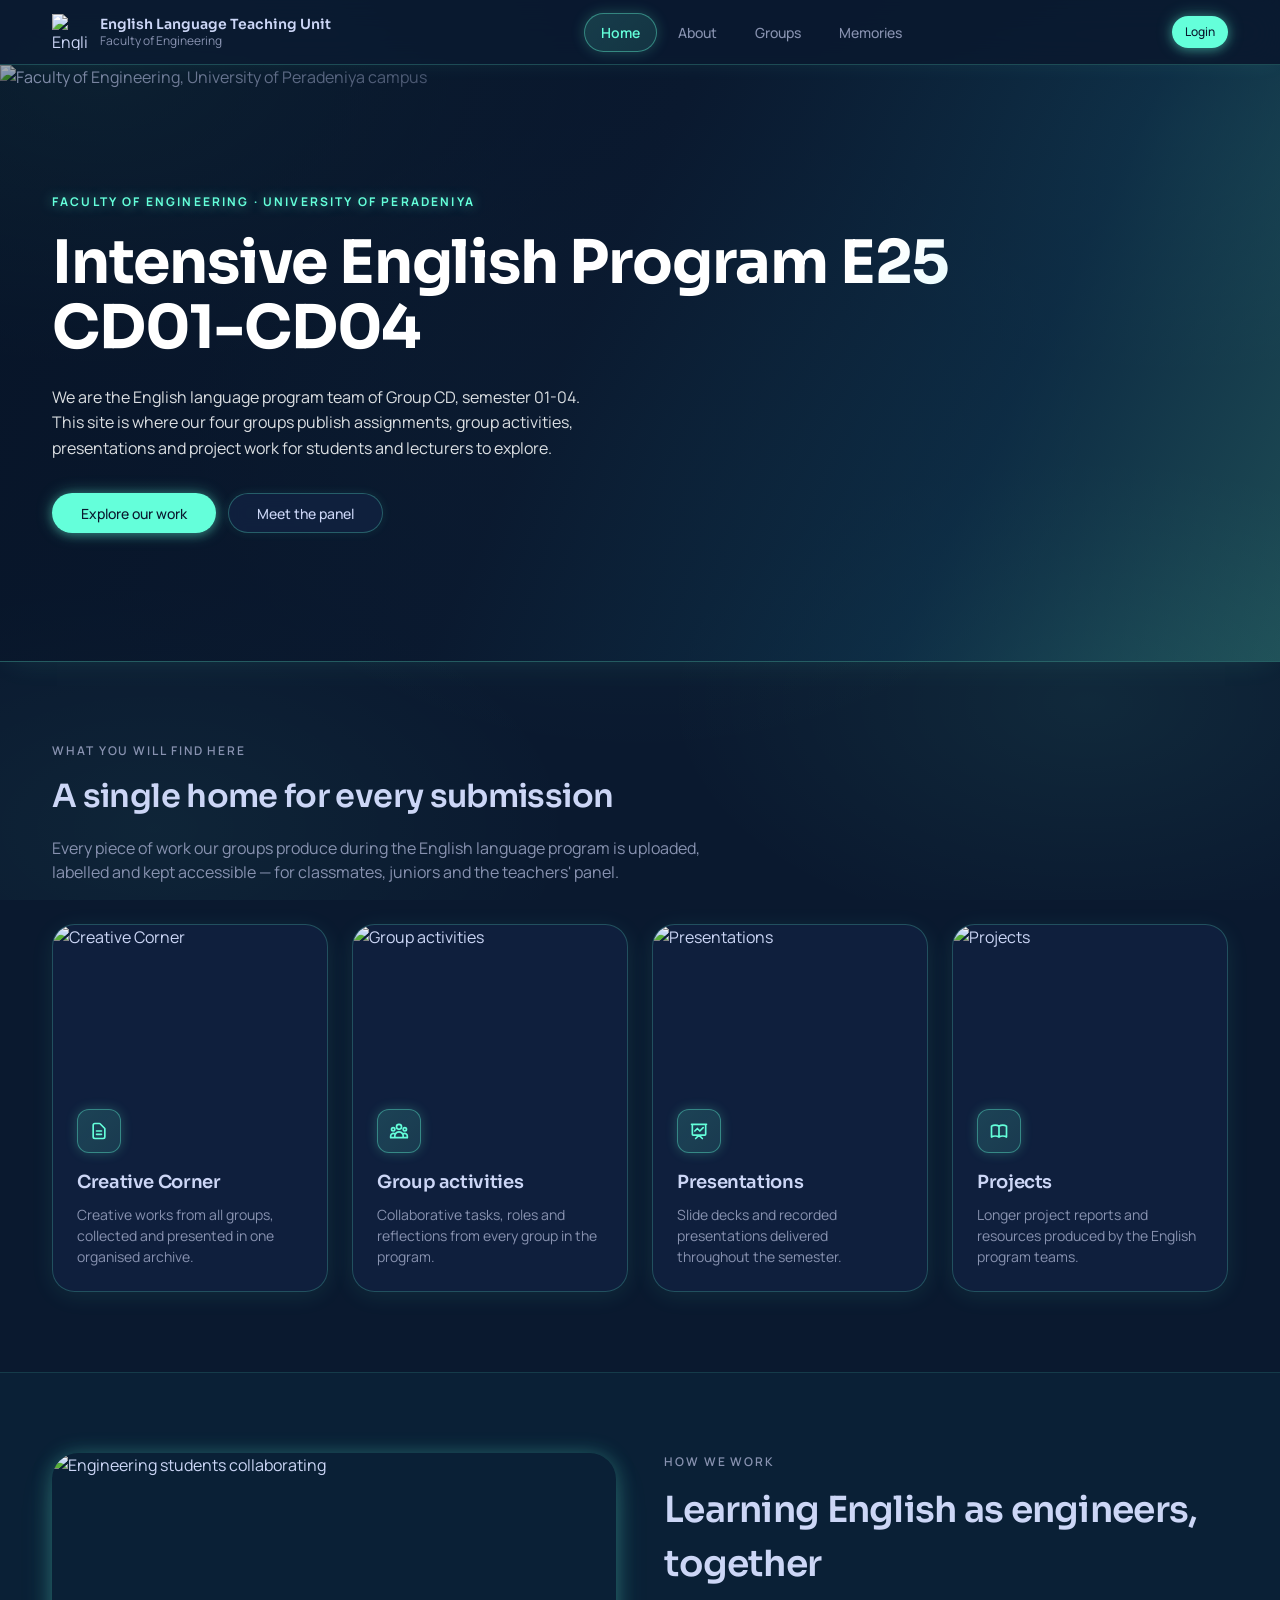
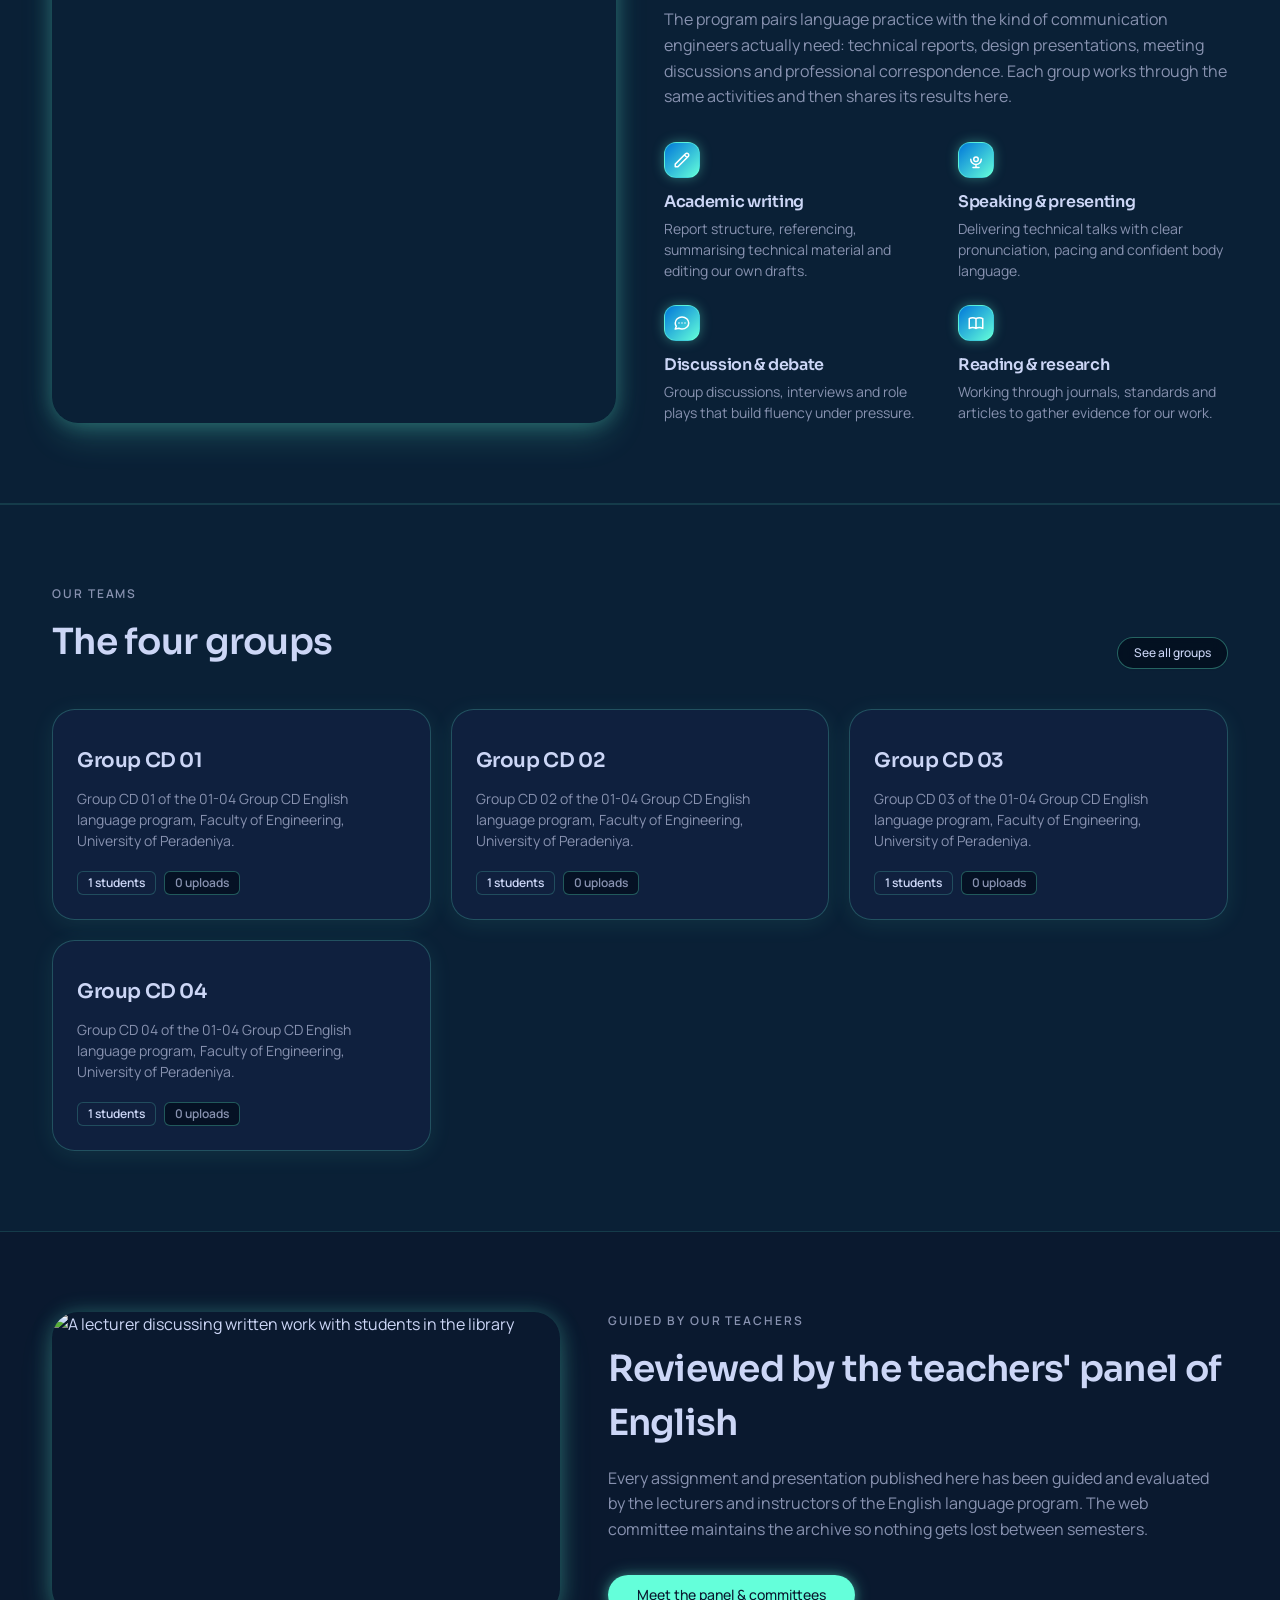
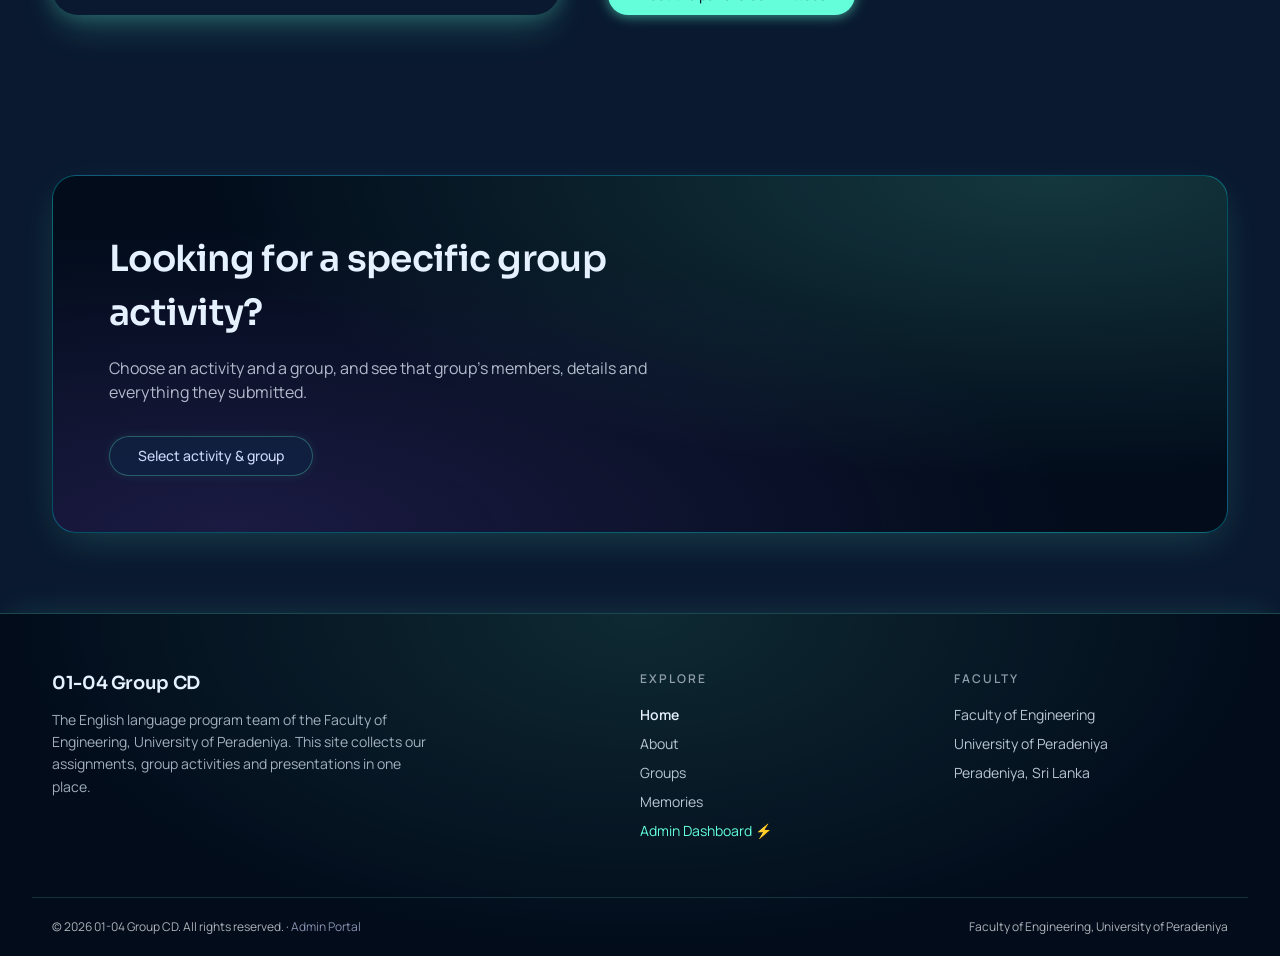
==== index.html @ de136991 "Add files via upload" ====
<!DOCTYPE html>
<html lang="en">

<head>
  <meta charset="utf-8" />
  <meta name="viewport" content="width=device-width, initial-scale=1" />
  <title>Group CD 01-04 — English Language Program, Faculty of Engineering, University of Peradeniya</title>
  <meta name="description"
    content="Assignments, group activities and presentations of 01-04 Group CD, the English language program team at the Faculty of Engineering, University of Peradeniya." />
  <link rel="icon" href="assets/logo.png" type="image/png" />
  <link rel="stylesheet" href="css/style.css" />
</head>

<body>

  <!-- Site Header -->
  <header class="site-header">
    <div class="section-shell header-inner">
      <a href="index.html" class="brand-link">
        <img src="assets/logo.png" alt="English Language Program logo" class="brand-logo" />
        <span class="brand-text">
          <span class="brand-title">English Language Teaching Unit</span>
          <span class="brand-sub">Faculty of Engineering</span>
        </span>
      </a>
      <nav class="desktop-nav">
        <a href="index.html" class="nav-link active">Home</a>
        <a href="about.html" class="nav-link">About</a>
        <a href="groups.html" class="nav-link">Groups</a>
        <a href="memories.html" class="nav-link">Memories</a>
      </nav>
      <div class="header-actions">
        <a href="login.html" class="btn btn-primary btn-sm">Login</a>
      </div>
      <button class="mobile-menu-btn" data-toggle="mobile-menu" aria-label="Open menu">
        <svg width="24" height="24" viewBox="0 0 24 24" fill="none" stroke="currentColor" stroke-width="2"
          stroke-linecap="round" stroke-linejoin="round">
          <line x1="4" y1="6" x2="20" y2="6"></line>
          <line x1="4" y1="12" x2="20" y2="12"></line>
          <line x1="4" y1="18" x2="20" y2="18"></line>
        </svg>
      </button>
    </div>
  </header>

  <div id="mobileDrawer" class="mobile-drawer">
    <div class="drawer-panel">
      <div class="drawer-header">
        <span class="brand-title">Menu</span>
        <button data-toggle="close-drawer" style="font-size:1.5rem; line-height:1;">&times;</button>
      </div>
      <nav class="drawer-nav">
        <a href="index.html" class="nav-link active">Home</a>
        <a href="about.html" class="nav-link">About</a>
        <a href="groups.html" class="nav-link">Groups</a>
        <a href="memories.html" class="nav-link">Memories</a>
      </nav>
      <div style="margin-top:auto; padding-top:2rem;">
        <a href="login.html" class="btn btn-primary btn-md" style="width:100%;">Login</a>
      </div>
    </div>
  </div>

  <main style="flex:1;">
    <!-- Hero Section -->
    <section class="hero-section">
      <img src="assets/hero-campus.jpg" alt="Faculty of Engineering, University of Peradeniya campus"
        class="hero-bg-img" />
      <div class="hero-gradient-overlay"></div>
      <div class="section-shell hero-content">
        <p class="eyebrow hero-eyebrow">Faculty of Engineering · University of Peradeniya</p>
        <h1 class="hero-title">Intensive English Program E25<br />CD01-CD04</h1>
        <p class="hero-desc">We are the English language program team of Group CD, semester 01-04. This site is where
          our
          four groups publish assignments, group activities, presentations and project work for students and lecturers
          to
          explore.</p>
        <div class="hero-buttons">
          <a href="groups.html" class="btn btn-primary btn-md">Explore our work</a>
          <a href="about.html" class="btn btn-secondary btn-md">Meet the panel</a>
        </div>
      </div>
    </section>

    <!-- What You Will Find Here -->
    <section class="section-shell py-20">
      <p class="eyebrow">What you will find here</p>
      <h2 style="margin-top:0.75rem; font-size:2rem; font-weight:600;">A single home for every submission</h2>
      <p style="margin-top:1rem; max-width:42rem; color:var(--muted-foreground);">Every piece of work our groups produce
        during the English language program is uploaded, labelled and kept accessible — for classmates, juniors and the
        teachers' panel.</p>

      <div class="grid-4" style="margin-top:2.5rem;">
        <!-- Card 1 -->
        <div class="card card-rounded-2xl" style="box-shadow:var(--shadow-soft);">
          <img src="assets/assignments.jpg" alt="Creative Corner" style="height:10rem; width:100%; object-fit:cover;" />
          <div class="card-padding">
            <span class="icon-bubble icon-bubble-lg">
              <svg width="20" height="20" fill="none" stroke="currentColor" viewBox="0 0 24 24">
                <path stroke-linecap="round" stroke-linejoin="round" stroke-width="2"
                  d="M9 12h6m-6 4h6m2 5H7a2 2 0 01-2-2V5a2 2 0 012-2h5.586a1 1 0 01.707.293l5.414 5.414a1 1 0 01.293.707V19a2 2 0 01-2 2z">
                </path>
              </svg>
            </span>
            <h3 style="margin-top:1rem; font-size:1.125rem; font-weight:600;">Creative Corner</h3>
            <p style="margin-top:0.5rem; font-size:0.875rem; color:var(--muted-foreground);">Creative works from all
              groups, collected and presented in one organised archive.</p>
          </div>
        </div>

        <!-- Card 2 -->
        <div class="card card-rounded-2xl" style="box-shadow:var(--shadow-soft);">
          <img src="assets/group-work.jpg" alt="Group activities" style="height:10rem; width:100%; object-fit:cover;" />
          <div class="card-padding">
            <span class="icon-bubble icon-bubble-lg">
              <svg width="20" height="20" fill="none" stroke="currentColor" viewBox="0 0 24 24">
                <path stroke-linecap="round" stroke-linejoin="round" stroke-width="2"
                  d="M17 20h5v-2a3 3 0 00-5.356-1.857M17 20H7m10 0v-2c0-.656-.126-1.283-.356-1.857M7 20H2v-2a3 3 0 015.356-1.857M7 20v-2c0-.656.126-1.283.356-1.857m0 0a5.002 5.002 0 019.288 0M15 7a3 3 0 11-6 0 3 3 0 016 0zm6 3a2 2 0 11-4 0 2 2 0 014 0zM7 10a2 2 0 11-4 0 2 2 0 014 0z">
                </path>
              </svg>
            </span>
            <h3 style="margin-top:1rem; font-size:1.125rem; font-weight:600;">Group activities</h3>
            <p style="margin-top:0.5rem; font-size:0.875rem; color:var(--muted-foreground);">Collaborative tasks, roles
              and reflections from every group in the program.</p>
          </div>
        </div>

        <!-- Card 3 -->
        <div class="card card-rounded-2xl" style="box-shadow:var(--shadow-soft);">
          <img src="assets/presentations.jpg" alt="Presentations" style="height:10rem; width:100%; object-fit:cover;" />
          <div class="card-padding">
            <span class="icon-bubble icon-bubble-lg">
              <svg width="20" height="20" fill="none" stroke="currentColor" viewBox="0 0 24 24">
                <path stroke-linecap="round" stroke-linejoin="round" stroke-width="2"
                  d="M7 12l3-3 3 3 4-4M8 21l4-4 4 4M3 4h18M4 4h16v12a1 1 0 01-1 1H5a1 1 0 01-1-1V4z"></path>
              </svg>
            </span>
            <h3 style="margin-top:1rem; font-size:1.125rem; font-weight:600;">Presentations</h3>
            <p style="margin-top:0.5rem; font-size:0.875rem; color:var(--muted-foreground);">Slide decks and recorded
              presentations delivered throughout the semester.</p>
          </div>
        </div>

        <!-- Card 4 -->
        <div class="card card-rounded-2xl" style="box-shadow:var(--shadow-soft);">
          <img src="assets/panel.jpg" alt="Projects" style="height:10rem; width:100%; object-fit:cover;" />
          <div class="card-padding">
            <span class="icon-bubble icon-bubble-lg">
              <svg width="20" height="20" fill="none" stroke="currentColor" viewBox="0 0 24 24">
                <path stroke-linecap="round" stroke-linejoin="round" stroke-width="2"
                  d="M12 6.253v13m0-13C10.832 5.477 9.246 5 7.5 5S4.168 5.477 3 6.253v13C4.168 18.477 5.754 18 7.5 18s3.332.477 4.5 1.253m0-13C13.168 5.477 14.754 5 16.5 5c1.747 0 3.332.477 4.5 1.253v13C19.832 18.477 18.247 18 16.5 18c-1.746 0-3.332.477-4.5 1.253">
                </path>
              </svg>
            </span>
            <h3 style="margin-top:1rem; font-size:1.125rem; font-weight:600;">Projects</h3>
            <p style="margin-top:0.5rem; font-size:0.875rem; color:var(--muted-foreground);">Longer project reports and
              resources produced by the English program teams.</p>
          </div>
        </div>
      </div>
    </section>

    <!-- How We Work -->
    <section class="bg-secondary-soft py-20">
      <div class="section-shell grid-2">
        <div class="rounded-3xl shadow-lift" style="overflow:hidden; height:100%;">
          <img src="assets/group-work.jpg" alt="Engineering students collaborating"
            style="width:100%; height:100%; object-fit:cover;" />
        </div>
        <div>
          <p class="eyebrow">How we work</p>
          <h2 style="margin-top:0.75rem; font-size:2.25rem; font-weight:600;">Learning English as engineers, together
          </h2>
          <p style="margin-top:1rem; color:var(--muted-foreground); line-height:1.6;">The program pairs language
            practice with the kind of communication engineers actually need: technical reports, design presentations,
            meeting discussions and professional correspondence. Each group works through the same activities and then
            shares its results here.</p>

          <div class="grid-2" style="margin-top:2rem; gap:1.5rem;">
            <div>
              <span class="icon-bubble icon-bubble-sm">
                <svg width="18" height="18" fill="none" stroke="currentColor" viewBox="0 0 24 24">
                  <path stroke-linecap="round" stroke-linejoin="round" stroke-width="2"
                    d="M15.232 5.232l3.536 3.536m-2.036-5.036a2.5 2.5 0 113.536 3.536L6.5 21.036H3v-3.572L16.732 3.732z">
                  </path>
                </svg>
              </span>
              <h3 style="margin-top:0.75rem; font-size:1rem; font-weight:600;">Academic writing</h3>
              <p style="margin-top:0.25rem; font-size:0.875rem; color:var(--muted-foreground);">Report structure,
                referencing, summarising technical material and editing our own drafts.</p>
            </div>
            <div>
              <span class="icon-bubble icon-bubble-sm">
                <svg width="18" height="18" fill="none" stroke="currentColor" viewBox="0 0 24 24">
                  <path stroke-linecap="round" stroke-linejoin="round" stroke-width="2"
                    d="M19 11a7 7 0 01-7 7m0 0a7 7 0 01-7-7m7 7v4m0 0H8m4 0h4m-4-8a3 3 0 100-6 3 3 0 000 6z"></path>
                </svg>
              </span>
              <h3 style="margin-top:0.75rem; font-size:1rem; font-weight:600;">Speaking &amp; presenting</h3>
              <p style="margin-top:0.25rem; font-size:0.875rem; color:var(--muted-foreground);">Delivering technical
                talks with clear pronunciation, pacing and confident body language.</p>
            </div>
            <div>
              <span class="icon-bubble icon-bubble-sm">
                <svg width="18" height="18" fill="none" stroke="currentColor" viewBox="0 0 24 24">
                  <path stroke-linecap="round" stroke-linejoin="round" stroke-width="2"
                    d="M8 12h.01M12 12h.01M16 12h.01M21 12c0 4.418-4.03 8-9 8a9.863 9.863 0 01-4.255-.949L3 20l1.395-3.72C3.512 15.042 3 13.574 3 12c0-4.418 4.03-8 9-8s9 3.582 9 8z">
                  </path>
                </svg>
              </span>
              <h3 style="margin-top:0.75rem; font-size:1rem; font-weight:600;">Discussion &amp; debate</h3>
              <p style="margin-top:0.25rem; font-size:0.875rem; color:var(--muted-foreground);">Group discussions,
                interviews and role plays that build fluency under pressure.</p>
            </div>
            <div>
              <span class="icon-bubble icon-bubble-sm">
                <svg width="18" height="18" fill="none" stroke="currentColor" viewBox="0 0 24 24">
                  <path stroke-linecap="round" stroke-linejoin="round" stroke-width="2"
                    d="M12 6.253v13m0-13C10.832 5.477 9.246 5 7.5 5S4.168 5.477 3 6.253v13C4.168 18.477 5.754 18 7.5 18s3.332.477 4.5 1.253m0-13C13.168 5.477 14.754 5 16.5 5c1.747 0 3.332.477 4.5 1.253v13C19.832 18.477 18.247 18 16.5 18c-1.746 0-3.332.477-4.5 1.253">
                  </path>
                </svg>
              </span>
              <h3 style="margin-top:0.75rem; font-size:1rem; font-weight:600;">Reading &amp; research</h3>
              <p style="margin-top:0.25rem; font-size:0.875rem; color:var(--muted-foreground);">Working through
                journals, standards and articles to gather evidence for our work.</p>
            </div>
          </div>
        </div>
      </div>
    </section>

    <!-- Our Teams (The four groups) -->
    <section class="bg-secondary-soft py-20">
      <div class="section-shell">
        <div style="display:flex; flex-wrap:wrap; align-items:flex-end; justify-content:space-between; gap:1rem;">
          <div>
            <p class="eyebrow">Our teams</p>
            <h2 style="margin-top:0.75rem; font-size:2.25rem; font-weight:600;">The four groups</h2>
          </div>
          <a href="groups.html" class="btn btn-outline btn-sm" style="border-radius:9999px; padding:0.5rem 1rem;">See
            all groups</a>
        </div>
        <div id="homeGroupsContainer" class="grid-3" style="margin-top:2.5rem;"></div>
      </div>
    </section>

    <!-- Guided by Teachers -->
    <section class="section-shell py-20">
      <div class="grid-2-asym">
        <div class="rounded-3xl shadow-lift" style="overflow:hidden; height:100%;">
          <img src="assets/panel.jpg" alt="A lecturer discussing written work with students in the library"
            style="width:100%; height:100%; object-fit:cover;" />
        </div>
        <div>
          <p class="eyebrow">Guided by our teachers</p>
          <h2 style="margin-top:0.75rem; font-size:2.25rem; font-weight:600;">Reviewed by the teachers' panel of English
          </h2>
          <p style="margin-top:1rem; color:var(--muted-foreground); line-height:1.6;">Every assignment and presentation
            published here has been guided and evaluated by the lecturers and instructors of the English language
            program. The web committee maintains the archive so nothing gets lost between semesters.</p>
          <a href="about.html" class="btn btn-primary btn-md" style="margin-top:2rem;">Meet the panel &amp;
            committees</a>
        </div>
      </div>
    </section>


    <!-- Bottom CTA Banner -->
    <section class="section-shell py-20">
      <div class="callout-banner">
        <h2 style="font-size:2.25rem; font-weight:600; max-width:32rem;">Looking for a specific group activity?</h2>
        <p style="margin-top:1rem; max-width:36rem; color:color-mix(in oklab, var(--ink-foreground) 75%, transparent);">
          Choose an activity and a group, and see that group's members, details and everything they submitted.</p>
        <a href="groups.html" class="btn btn-secondary btn-md" style="margin-top:2rem;">Select activity &amp;
          group</a>
      </div>
    </section>
  </main>

  <!-- Site Footer -->
  <footer class="site-footer">
    <div class="section-shell footer-inner">
      <div>
        <p class="font-display" style="font-size:1.125rem; font-weight:600;">01-04 Group CD</p>
        <p
          style="margin-top:0.75rem; max-width:24rem; font-size:0.875rem; color:color-mix(in oklab, var(--ink-foreground) 70%, transparent); line-height:1.6;">
          The English language program team of the Faculty of Engineering, University of Peradeniya. This site collects
          our assignments, group activities and presentations in one place.</p>
      </div>
      <div>
        <p class="eyebrow" style="color:color-mix(in oklab, var(--ink-foreground) 60%, transparent);">Explore</p>
        <ul
          style="margin-top:1rem; list-style:none; display:flex; flex-direction:column; gap:0.5rem; font-size:0.875rem; color:color-mix(in oklab, var(--ink-foreground) 80%, transparent);">
          <li><a href="index.html" style="color:var(--ink-foreground); font-weight:600;">Home</a></li>
          <li><a href="about.html">About</a></li>
          <li><a href="groups.html">Groups</a></li>
          <li><a href="memories.html">Memories</a></li>
          <li><a href="admin.html" style="color:var(--neon-cyan);">Admin Dashboard ⚡</a></li>
        </ul>
      </div>
      <div>
        <p class="eyebrow" style="color:color-mix(in oklab, var(--ink-foreground) 60%, transparent);">Faculty</p>
        <ul
          style="margin-top:1rem; list-style:none; display:flex; flex-direction:column; gap:0.5rem; font-size:0.875rem; color:color-mix(in oklab, var(--ink-foreground) 80%, transparent);">
          <li>Faculty of Engineering</li>
          <li>University of Peradeniya</li>
          <li>Peradeniya, Sri Lanka</li>
        </ul>
      </div>
    </div>
    <div class="footer-bottom section-shell">
      <p>&copy; 2026 01-04 Group CD. All rights reserved. · <a href="admin.html" style="color:var(--muted-foreground); text-decoration:none;">Admin Portal</a></p>
      <p>Faculty of Engineering, University of Peradeniya</p>
    </div>
  </footer>

  <!-- Scripts -->
  <script src="js/data.js"></script>
  <script src="js/main.js"></script>
  <script>
    // Populate Group Cards on Home Page
    const container = document.getElementById('homeGroupsContainer');
    if (container) renderGroupCards(container);
  </script>
</body>

</html>
---- css/style.css ----
/* ==========================================================================
   Intensive English Program E25 � Design System & Stylesheet
   Faculty of Engineering, University of Peradeniya (01-04 Group CD)
   ========================================================================== */

@import url('https://fonts.googleapis.com/css2?family=Manrope:wght@400;500;600;700&family=Sora:wght@400;500;600;700&display=swap');

:root {
  --radius: 0.9rem;
  
  /* Yellow-Red Neon Canvas */
  --background: #0a192f;
  --foreground: #ccd6f6;
  --card: rgba(17, 34, 64, 0.88);
  --card-foreground: #ccd6f6;
  --popover: rgba(17, 34, 64, 0.97);
  --popover-foreground: #ccd6f6;

  /* Neon Hues & Accents � Yellow/Red palette */
  --neon-cyan:    #64ffda;   /* repurposed ? neon yellow   */
  --neon-blue:    #64ffda;   /* repurposed ? neon orange   */
  --neon-electric:#64ffda;   /* repurposed ? hot yellow    */
  --neon-purple:  #0040ff;   /* repurposed ? neon red      */
  --neon-violet:  #0060ff;   /* repurposed ? deep red      */
  --neon-magenta: #0080ff;   /* repurposed ? neon orange-r */
  --neon-emerald: #00ccff;   /* repurposed ? amber         */
  --neon-lime:    #00d4ff;   /* repurposed ? bright yellow */

  /* Primary � Neon Yellow */
  --primary: #64ffda;
  --primary-hover: #52e0c4;
  --primary-foreground: #0a192f;
  --primary-soft: rgba(100, 255, 218, 0.12);
  --primary-glow: rgba(100, 255, 218, 0.40);

  /* Secondary & Muted */
  --secondary: rgba(17, 34, 64, 0.88);
  --secondary-foreground: #ccd6f6;
  --muted: rgba(2, 12, 27, 0.7);
  --muted-foreground: #8892b0;

  /* Accent � Neon Red */
  --accent: #0040ff;
  --accent-foreground: #ffffff;
  --destructive: #ff6b6b;
  --destructive-foreground: #ffffff;

  /* Neon Borders & Glass */
  --border: rgba(100, 255, 218, 0.30);
  --border-subtle: rgba(100, 255, 218, 0.20);
  --input: rgba(100, 255, 218, 0.30);
  --ring: #64ffda;

  /* Contrast Ink Dark Sections */
  --ink: #020c1b;
  --ink-foreground: #e6f1ff;

  --font-sans: 'Manrope', -apple-system, BlinkMacSystemFont, "Segoe UI", Roboto, sans-serif;
  --font-display: 'Sora', -apple-system, BlinkMacSystemFont, "Segoe UI", Roboto, sans-serif;

  /* Neon Shadows & Glows � Yellow/Red */
  --shadow-neon-cyan:   0 0 15px -2px rgba(100, 255, 218, 0.45);
  --shadow-neon-purple: 0 0 15px -2px rgba(100, 255, 218, 0.45);
  --shadow-neon-glow:   0 0 25px -4px rgba(100, 255, 218, 0.35);
  --shadow-soft: 0 4px 24px -2px rgba(100, 255, 218, 0.10), 0 2px 8px -2px rgba(2, 12, 27, 0.06);
  --shadow-lift: 0 16px 36px -6px rgba(100, 255, 218, 0.22), 0 0 20px rgba(100, 255, 218, 0.25);
  --shadow-sm: 0 1px 3px rgba(100, 255, 218, 0.15), 0 1px 2px -1px rgba(0, 0, 0, 0.05);
  --shadow-2xl: 0 25px 50px -12px rgba(2, 12, 27, 0.35);
}

/* Base Reset */
*, *::before, *::after {
  box-sizing: border-box;
  margin: 0;
  padding: 0;
}

html {
  -webkit-text-size-adjust: 100%;
  tab-size: 4;
  line-height: 1.5;
  font-family: var(--font-sans);
  background-color: var(--background);
  color: var(--foreground);
  -webkit-font-smoothing: antialiased;
  scroll-behavior: smooth;
}

body {
  min-height: 100vh;
  display: flex;
  flex-direction: column;
  background-color: var(--background);
  background-image: 
    radial-gradient(ellipse 65% 55% at 8% 8%, rgba(100, 255, 218, 0.08) 0%, transparent 60%),
    radial-gradient(ellipse 55% 50% at 92% 14%, rgba(100, 255, 218, 0.08) 0%, transparent 55%),
    radial-gradient(ellipse 60% 60% at 50% 48%, rgba(100, 255, 218, 0.05) 0%, transparent 60%),
    radial-gradient(ellipse 55% 45% at 85% 78%, rgba(100, 255, 218, 0.07) 0%, transparent 60%),
    radial-gradient(ellipse 60% 50% at 12% 92%, rgba(100, 255, 218, 0.05) 0%, transparent 55%);
  background-attachment: fixed;
  color: var(--foreground);
}

h1, h2, h3, h4, .font-display {
  font-family: var(--font-display);
  letter-spacing: -0.02em;
  font-weight: 600;
}

a {
  color: inherit;
  text-decoration: none;
}

img, svg, video {
  display: block;
  max-width: 100%;
}

button, input, select, textarea {
  font: inherit;
  color: inherit;
  border: none;
  background: transparent;
}

button {
  cursor: pointer;
}

/* Layout Utilities */
.section-shell {
  width: 100%;
  max-width: 76rem;
  margin-inline: auto;
  padding-inline: 1.25rem;
}

.eyebrow {
  letter-spacing: 0.16em;
  text-transform: uppercase;
  color: var(--muted-foreground);
  font-size: 0.75rem;
  font-weight: 600;
}

/* Header & Nav */
header.site-header {
  position: sticky;
  top: 0;
  z-index: 40;
  border-bottom: 1px solid rgba(100, 255, 218, 0.22);
  background-color: rgba(10, 25, 47, 0.85);
  backdrop-filter: blur(16px);
  -webkit-backdrop-filter: blur(16px);
  box-shadow: 0 4px 20px -5px rgba(100, 255, 218, 0.08);
}

.header-inner {
  display: flex;
  height: 4rem;
  align-items: center;
  justify-content: space-between;
  gap: 1.5rem;
}

.brand-link {
  display: flex;
  align-items: center;
  gap: 0.75rem;
}

.brand-logo {
  height: 2.25rem;
  width: 2.25rem;
  object-fit: contain;
}

.brand-text {
  line-height: 1.25;
}

.brand-title {
  display: block;
  font-family: var(--font-display);
  font-size: 0.875rem;
  font-weight: 600;
}

.brand-sub {
  display: block;
  font-size: 0.75rem;
  color: var(--muted-foreground);
}

.desktop-nav {
  display: none;
  align-items: center;
  gap: 0.25rem;
}

@media (min-width: 768px) {
  .desktop-nav {
    display: flex;
  }
}

.nav-link {
  border-radius: 9999px;
  padding: 0.5rem 1rem;
  font-size: 0.875rem;
  font-weight: 500;
  color: var(--muted-foreground);
  transition: all 0.2s ease;
  border: 1px solid transparent;
}

.nav-link:hover {
  color: var(--foreground);
  background-color: rgba(100, 255, 218, 0.08);
  border-color: rgba(100, 255, 218, 0.25);
}

.nav-link.active {
  background: linear-gradient(135deg, rgba(100, 255, 218, 0.16), rgba(100, 255, 218, 0.12));
  color: var(--primary);
  border-color: rgba(100, 255, 218, 0.4);
  box-shadow: 0 0 14px rgba(100, 255, 218, 0.22);
  font-weight: 600;
}

.header-actions {
  display: none;
}

@media (min-width: 768px) {
  .header-actions {
    display: block;
  }
}

.btn {
  display: inline-flex;
  align-items: center;
  justify-content: center;
  gap: 0.5rem;
  white-space: nowrap;
  font-weight: 500;
  cursor: pointer;
  transition: all 0.2s ease;
  border-radius: 9999px;
  outline: none;
  border: 1px solid transparent;
}

.btn:focus-visible {
  box-shadow: 0 0 0 2px var(--ring);
}

.btn-primary {
  background: linear-gradient(135deg, #64ffda 0%, #64ffda 100%);
  color: var(--primary-foreground);
  box-shadow: 0 2px 10px rgba(100, 255, 218, 0.28), 0 0 16px rgba(100, 255, 218, 0.35);
  border: 1px solid rgba(100, 255, 218, 0.45);
}

.btn-primary:hover {
  background: linear-gradient(135deg, #64ffda 0%, #52e0c4 100%);
  box-shadow: 0 4px 18px rgba(100, 255, 218, 0.35), 0 0 24px rgba(100, 255, 218, 0.6);
  transform: translateY(-1px);
}

.btn-secondary {
  background-color: rgba(17, 34, 64, 0.88);
  color: var(--secondary-foreground);
  border: 1px solid rgba(100, 255, 218, 0.28);
  box-shadow: 0 1px 3px rgba(0, 0, 0, 0.04), 0 0 10px rgba(100, 255, 218, 0.1);
  backdrop-filter: blur(8px);
}

.btn-secondary:hover {
  background-color: #020c1b;
  border-color: rgba(100, 255, 218, 0.55);
  box-shadow: 0 2px 8px rgba(0, 0, 0, 0.06), 0 0 16px rgba(100, 255, 218, 0.28);
  transform: translateY(-1px);
}

.btn-outline {
  border-color: rgba(100, 255, 218, 0.35);
  background-color: rgba(2, 12, 27, 0.75);
  color: var(--foreground);
  box-shadow: 0 1px 2px rgba(0, 0, 0, 0.04);
  backdrop-filter: blur(8px);
}

.btn-outline:hover {
  background-color: rgba(100, 255, 218, 0.08);
  border-color: var(--neon-cyan);
  box-shadow: 0 0 14px rgba(100, 255, 218, 0.3);
  transform: translateY(-1px);
}

.btn-sm {
  height: 2rem;
  padding: 0 0.75rem;
  font-size: 0.75rem;
}

.btn-md {
  height: 2.5rem;
  padding: 0 1.75rem;
  font-size: 0.875rem;
}

/* Mobile Menu Button & Drawer */
.mobile-menu-btn {
  display: inline-flex;
  align-items: center;
  justify-content: center;
  border-radius: 0.375rem;
  height: 2.25rem;
  width: 2.25rem;
  color: var(--foreground);
}

@media (min-width: 768px) {
  .mobile-menu-btn {
    display: none;
  }
}

.mobile-drawer {
  display: none;
  position: fixed;
  inset: 0;
  z-index: 50;
  background-color: rgba(0,0,0,0.5);
  backdrop-filter: blur(4px);
}

.mobile-drawer.open {
  display: block;
}

.drawer-panel {
  position: absolute;
  top: 0;
  right: 0;
  bottom: 0;
  width: 80%;
  max-width: 20rem;
  background-color: rgba(17, 34, 64, 0.97);
  backdrop-filter: blur(20px);
  -webkit-backdrop-filter: blur(20px);
  border-left: 1px solid rgba(100, 255, 218, 0.28);
  padding: 1.5rem;
  display: flex;
  flex-direction: column;
  box-shadow: var(--shadow-2xl), -5px 0 25px rgba(100, 255, 218, 0.15);
  transform: translateX(0);
  transition: transform 0.3s ease;
}

.drawer-header {
  display: flex;
  align-items: center;
  justify-content: space-between;
  padding-bottom: 1rem;
  border-bottom: 1px solid rgba(100, 255, 218, 0.2);
}

.drawer-nav {
  display: flex;
  flex-direction: column;
  gap: 0.5rem;
  margin-top: 1.5rem;
}

.drawer-nav .nav-link {
  border-radius: 0.5rem;
  padding: 0.75rem 1rem;
  font-size: 1rem;
}

/* Hero Section */
.hero-section {
  position: relative;
  overflow: hidden;
  border-bottom: 1px solid rgba(100, 255, 218, 0.28);
  box-shadow: 0 4px 30px -10px rgba(100, 255, 218, 0.15);
}

.hero-bg-img {
  position: absolute;
  inset: 0;
  width: 100%;
  height: 100%;
  object-fit: cover;
  filter: contrast(1.05) saturate(1.1);
}

.hero-gradient-overlay {
  position: absolute;
  inset: 0;
  background: linear-gradient(115deg, 
    rgba(2, 12, 27, 0.35) 0%, 
    rgba(10, 25, 47, 0.88) 45%, 
    rgba(14, 50, 75, 0.72) 75%,
    rgba(100, 255, 218, 0.22) 100%
  );
}

.hero-content {
  position: relative;
  padding-top: 6rem;
  padding-bottom: 6rem;
  color: var(--ink-foreground);
}

@media (min-width: 768px) {
  .hero-content {
    padding-top: 8rem;
    padding-bottom: 8rem;
  }
}

.hero-eyebrow {
  color: var(--neon-cyan);
  text-shadow: 0 0 12px rgba(100, 255, 218, 0.6);
  font-weight: 700;
  letter-spacing: 0.18em;
}

.hero-title {
  margin-top: 1.25rem;
  font-size: 2.25rem;
  font-weight: 700;
  line-height: 1.08;
  background: linear-gradient(135deg, #ffffff 65%, #a5f3fc 100%);
  -webkit-background-clip: text;
  -webkit-text-fill-color: transparent;
}

@media (min-width: 768px) {
  .hero-title {
    font-size: 3.75rem;
  }
}

.hero-desc {
  margin-top: 1.5rem;
  max-width: 34rem;
  font-size: 1rem;
  color: rgba(248, 250, 252, 0.88);
  line-height: 1.6;
}

.hero-buttons {
  margin-top: 2rem;
  display: flex;
  flex-wrap: wrap;
  gap: 0.75rem;
}

/* Page Header Banners (About, Activities, Groups, Memories) */
.page-banner {
  position: relative;
  overflow: hidden;
  border-bottom: 1px solid rgba(100, 255, 218, 0.25);
  background-color: var(--ink);
}

.page-banner-img {
  position: absolute;
  inset: 0;
  width: 100%;
  height: 100%;
  object-fit: cover;
  filter: contrast(1.05) saturate(1.1);
}

.page-banner-overlay {
  position: absolute;
  inset: 0;
  background: linear-gradient(115deg, 
    rgba(2, 12, 27, 0.35) 0%, 
    rgba(10, 25, 47, 0.84) 50%, 
    rgba(100, 255, 218, 0.2) 100%
  );
}

.page-banner-content {
  position: relative;
  padding-top: 4rem;
  padding-bottom: 4rem;
  color: var(--ink-foreground);
}

@media (min-width: 768px) {
  .page-banner-content {
    padding-top: 6rem;
    padding-bottom: 6rem;
  }
}

.page-banner-content .eyebrow {
  color: var(--neon-cyan);
  text-shadow: 0 0 10px rgba(100, 255, 218, 0.6);
  font-weight: 700;
}

.page-banner-title {
  margin-top: 1rem;
  font-size: 2.25rem;
  font-weight: 700;
  max-width: 48rem;
  background: linear-gradient(135deg, #ffffff 70%, #a5f3fc 100%);
  -webkit-background-clip: text;
  -webkit-text-fill-color: transparent;
}

@media (min-width: 768px) {
  .page-banner-title {
    font-size: 3rem;
  }
}

.page-banner-desc {
  margin-top: 1rem;
  max-width: 36rem;
  font-size: 1rem;
  color: rgba(248, 250, 252, 0.85);
}

/* Sections */
.py-20 {
  padding-top: 5rem;
  padding-bottom: 5rem;
}

.py-16 {
  padding-top: 4rem;
  padding-bottom: 4rem;
}

.py-12 {
  padding-top: 3rem;
  padding-bottom: 3rem;
}

.bg-secondary-soft {
  background-color: rgba(0, 229, 255, 0.035);
  border-top: 1px solid rgba(100, 255, 218, 0.12);
  border-bottom: 1px solid rgba(100, 255, 218, 0.12);
}

/* Cards & Badges */
.card {
  border-radius: var(--radius);
  border: 1px solid rgba(100, 255, 218, 0.22);
  background: rgba(17, 34, 64, 0.85);
  backdrop-filter: blur(14px);
  -webkit-backdrop-filter: blur(14px);
  color: var(--card-foreground);
  box-shadow: var(--shadow-soft);
  overflow: hidden;
  transition: all 0.3s cubic-bezier(0.16, 1, 0.3, 1);
  position: relative;
}

.card::before {
  content: '';
  position: absolute;
  top: 0;
  left: 0;
  right: 0;
  height: 2px;
  background: linear-gradient(90deg, transparent, rgba(100, 255, 218, 0.6), transparent);
  opacity: 0;
  transition: opacity 0.3s ease;
  pointer-events: none;
  z-index: 2;
}

.card:hover {
  box-shadow: var(--shadow-lift);
  border-color: rgba(100, 255, 218, 0.55);
  transform: translateY(-3px);
}

.card:hover::before {
  opacity: 1;
}

.card-rounded-2xl {
  border-radius: calc(var(--radius) + 8px);
}

.card-padding {
  padding: 1.5rem;
}

.badge {
  display: inline-flex;
  align-items: center;
  gap: 0.35rem;
  border-radius: 0.375rem;
  padding: 0.125rem 0.625rem;
  font-size: 0.75rem;
  font-weight: 600;
  white-space: nowrap;
}

.badge-secondary {
  background-color: rgba(17, 34, 64, 0.9);
  color: var(--secondary-foreground);
  border: 1px solid rgba(100, 255, 218, 0.20);
}

.badge-outline {
  border: 1px solid rgba(100, 255, 218, 0.3);
  color: var(--muted-foreground);
  background-color: rgba(2, 12, 27, 0.7);
}

.badge-primary-soft {
  background-color: rgba(100, 255, 218, 0.12);
  color: #0077d9;
  border: 1px solid rgba(100, 255, 218, 0.35);
  box-shadow: 0 0 10px rgba(100, 255, 218, 0.18);
}

/* Feature Grids */
.grid-4 {
  display: grid;
  gap: 1.5rem;
  grid-template-columns: 1fr;
}

@media (min-width: 640px) {
  .grid-4 {
    grid-template-columns: repeat(2, minmax(0, 1fr));
  }
}

@media (min-width: 1024px) {
  .grid-4 {
    grid-template-columns: repeat(4, minmax(0, 1fr));
  }
}

.grid-3 {
  display: grid;
  gap: 1.25rem;
  grid-template-columns: 1fr;
}

@media (min-width: 640px) {
  .grid-3 {
    grid-template-columns: repeat(2, minmax(0, 1fr));
  }
}

@media (min-width: 1024px) {
  .grid-3 {
    grid-template-columns: repeat(3, minmax(0, 1fr));
  }
}

.grid-2 {
  display: grid;
  gap: 3rem;
  align-items: center;
  grid-template-columns: 1fr;
}

@media (min-width: 768px) {
  .grid-2 {
    grid-template-columns: repeat(2, minmax(0, 1fr));
  }
}

.grid-2-asym {
  display: grid;
  gap: 3rem;
  align-items: center;
  grid-template-columns: 1fr;
}

@media (min-width: 768px) {
  .grid-2-asym {
    grid-template-columns: 0.9fr 1.1fr;
  }
}

.grid-2-asym-rev {
  display: grid;
  gap: 3rem;
  align-items: center;
  grid-template-columns: 1fr;
}

@media (min-width: 768px) {
  .grid-2-asym-rev {
    grid-template-columns: 1.1fr 0.9fr;
  }
}

/* Icon Bubble */
.icon-bubble {
  display: flex;
  align-items: center;
  justify-content: center;
  border-radius: 0.75rem;
}

.icon-bubble-lg {
  width: 2.75rem;
  height: 2.75rem;
  background: linear-gradient(135deg, rgba(100, 255, 218, 0.16), rgba(100, 255, 218, 0.12));
  border: 1px solid rgba(100, 255, 218, 0.38);
  color: var(--primary);
  box-shadow: 0 0 12px rgba(100, 255, 218, 0.22);
}

.icon-bubble-sm {
  width: 2.25rem;
  height: 2.25rem;
  background: linear-gradient(135deg, #0077d9, #64ffda);
  color: #ffffff;
  border: 1px solid rgba(100, 255, 218, 0.5);
  box-shadow: 0 0 12px rgba(100, 255, 218, 0.35);
}

/* Content Collage & Masonry */
.collage-masonry {
  column-count: 2;
  column-gap: 1rem;
}

@media (min-width: 640px) {
  .collage-masonry {
    column-count: 3;
  }
}

@media (min-width: 1024px) {
  .collage-masonry {
    column-count: 4;
  }
}

.collage-item {
  break-inside: avoid;
  margin-bottom: 1rem;
  position: relative;
  display: block;
  width: 100%;
  border-radius: 1rem;
  border: 1px solid rgba(100, 255, 218, 0.22);
  box-shadow: var(--shadow-soft);
  overflow: hidden;
  text-align: left;
  cursor: zoom-in;
  transition: all 0.3s cubic-bezier(0.16, 1, 0.3, 1);
}

.collage-item:hover {
  transform: translateY(-4px);
  border-color: rgba(100, 255, 218, 0.6);
  box-shadow: 0 12px 30px -5px rgba(100, 255, 218, 0.25);
}

.aspect-4-5 { aspect-ratio: 4 / 5; }
.aspect-square { aspect-ratio: 1; }
.aspect-3-4 { aspect-ratio: 3 / 4; }
.aspect-4-3 { aspect-ratio: 4 / 3; }

.collage-img {
  width: 100%;
  height: 100%;
  object-fit: cover;
  transition: transform 0.5s ease;
}

.collage-item:hover .collage-img {
  transform: scale(1.05);
}

.collage-overlay {
  position: absolute;
  inset-inline: 0;
  bottom: 0;
  padding: 0.75rem;
  padding-top: 2rem;
  background: linear-gradient(to top, rgba(2, 12, 27, 0.35), transparent);
  color: white;
  opacity: 0;
  transition: opacity 0.3s ease;
  pointer-events: none;
}

.collage-item:hover .collage-overlay {
  opacity: 1;
}

.collage-card-body {
  width: 100%;
  height: 100%;
  display: flex;
  flex-direction: column;
  justify-content: space-between;
  padding: 1rem;
  background: linear-gradient(135deg, rgba(100, 255, 218, 0.12), rgba(100, 255, 218, 0.08));
  border: 1px solid rgba(100, 255, 218, 0.15);
}

/* Modal Popup */
.modal-backdrop {
  display: none;
  position: fixed;
  inset: 0;
  z-index: 100;
  background-color: rgba(2, 12, 27, 0.35);
  backdrop-filter: blur(12px);
  -webkit-backdrop-filter: blur(12px);
  align-items: center;
  justify-content: center;
  padding: 1rem;
  opacity: 0;
  transition: opacity 0.25s ease;
}

.modal-backdrop.open {
  display: flex;
  opacity: 1;
}

.modal-dialog {
  width: 100%;
  max-width: 58rem;
  max-height: 90vh;
  border-radius: 1.5rem;
  background-color: rgba(17, 34, 64, 0.97);
  backdrop-filter: blur(20px);
  -webkit-backdrop-filter: blur(20px);
  border: 1px solid rgba(100, 255, 218, 0.4);
  box-shadow: 0 25px 50px -12px rgba(2, 12, 27, 0.35), 0 0 30px rgba(100, 255, 218, 0.22);
  overflow: hidden;
  display: flex;
  flex-direction: column;
}

.modal-header {
  display: flex;
  align-items: flex-start;
  justify-content: space-between;
  gap: 1rem;
  border-bottom: 1px solid rgba(100, 255, 218, 0.2);
  padding: 1.25rem;
}

.modal-body {
  flex: 1;
  overflow: auto;
  background-color: rgba(241, 245, 249, 0.6);
  min-height: 20rem;
  display: flex;
  align-items: center;
  justify-content: center;
}

.modal-footer {
  display: flex;
  align-items: center;
  justify-content: space-between;
  gap: 0.75rem;
  border-top: 1px solid rgba(100, 255, 218, 0.2);
  padding: 1rem;
}

/* Filter Controls */
.filter-box {
  display: grid;
  gap: 1rem;
  padding: 1.5rem;
  border-radius: 1rem;
  border: 1px solid rgba(100, 255, 218, 0.25);
  background-color: rgba(17, 34, 64, 0.88);
  backdrop-filter: blur(14px);
  -webkit-backdrop-filter: blur(14px);
  box-shadow: var(--shadow-soft);
}

@media (min-width: 768px) {
  .filter-box {
    grid-template-columns: repeat(2, 1fr);
  }
}

.select-control {
  margin-top: 0.5rem;
  width: 100%;
  height: 2.5rem;
  padding: 0 1rem;
  border-radius: 0.5rem;
  border: 1px solid rgba(100, 255, 218, 0.3);
  background-color: rgba(17, 34, 64, 0.92);
  color: var(--foreground);
  font-size: 0.875rem;
  outline: none;
  cursor: pointer;
  transition: all 0.2s ease;
}

.select-control:focus {
  border-color: var(--neon-cyan);
  box-shadow: 0 0 0 3px rgba(100, 255, 218, 0.25);
}

/* Callout Section */
.callout-banner {
  border-radius: 1.5rem;
  background: radial-gradient(ellipse at 85% 0%, rgba(100, 255, 218, 0.18) 0%, transparent 60%),
              radial-gradient(ellipse at 15% 100%, rgba(139, 92, 246, 0.18) 0%, transparent 60%),
              #020c1b;
  border: 1px solid rgba(0, 229, 255, 0.32);
  box-shadow: 0 12px 40px -10px rgba(100, 255, 218, 0.2);
  padding: 3.5rem 2rem;
  color: var(--ink-foreground);
}

@media (min-width: 768px) {
  .callout-banner {
    padding: 3.5rem 3.5rem;
  }
}

/* Footer */
footer.site-footer {
  margin-top: auto;
  background: radial-gradient(ellipse at 50% 0%, rgba(100, 255, 218, 0.12) 0%, transparent 70%),
              #020c1b;
  border-top: 1px solid rgba(100, 255, 218, 0.25);
  box-shadow: 0 -10px 30px -10px rgba(100, 255, 218, 0.12);
  color: var(--ink-foreground);
}

.footer-inner {
  display: grid;
  gap: 2.5rem;
  padding-top: 3.5rem;
  padding-bottom: 3.5rem;
}

@media (min-width: 768px) {
  .footer-inner {
    grid-template-columns: 2fr 1fr 1fr;
  }
}

.footer-bottom {
  border-top: 1px solid rgba(100, 255, 218, 0.15);
  padding-top: 1.25rem;
  padding-bottom: 1.25rem;
  font-size: 0.75rem;
  color: rgba(248, 250, 252, 0.7);
  display: flex;
  flex-direction: column;
  gap: 0.5rem;
}

@media (min-width: 640px) {
  .footer-bottom {
    flex-direction: row;
    justify-content: space-between;
    align-items: center;
  }
}

/* Helpers */
.rounded-3xl {
  border-radius: calc(var(--radius) + 12px);
}

.shadow-lift {
  box-shadow: var(--shadow-lift);
}

.line-clamp-3 {
  display: -webkit-box;
  -webkit-line-clamp: 3;
  -webkit-box-orient: vertical;
  overflow: hidden;
}

.line-clamp-2 {
  display: -webkit-box;
  -webkit-line-clamp: 2;
  -webkit-box-orient: vertical;
  overflow: hidden;
}

.size-12 {
  width: 3rem;
  height: 3rem;
}

.rounded-full {
  border-radius: 9999px;
}

/* Neon Utilities */
.neon-glow-cyan {
  box-shadow: 0 0 15px -2px rgba(100, 255, 218, 0.5);
}

.neon-glow-purple {
  box-shadow: 0 0 15px -2px rgba(192, 132, 252, 0.5);
}

.neon-glow-lime {
  box-shadow: 0 0 15px -2px rgba(100, 255, 218, 0.5);
}

.neon-text-cyan {
  color: var(--neon-cyan);
  text-shadow: 0 0 10px rgba(100, 255, 218, 0.6);
}

.neon-border {
  border: 1px solid rgba(100, 255, 218, 0.35);
}

/* Custom glowing scrollbar */
::-webkit-scrollbar {
  width: 8px;
  height: 8px;
}

::-webkit-scrollbar-track {
  background: var(--background);
}

::-webkit-scrollbar-thumb {
  background: rgba(100, 255, 218, 0.35);
  border-radius: 9999px;
  border: 2px solid var(--background);
}

::-webkit-scrollbar-thumb:hover {
  background: rgba(100, 255, 218, 0.7);
  box-shadow: 0 0 10px rgba(100, 255, 218, 0.5);
}
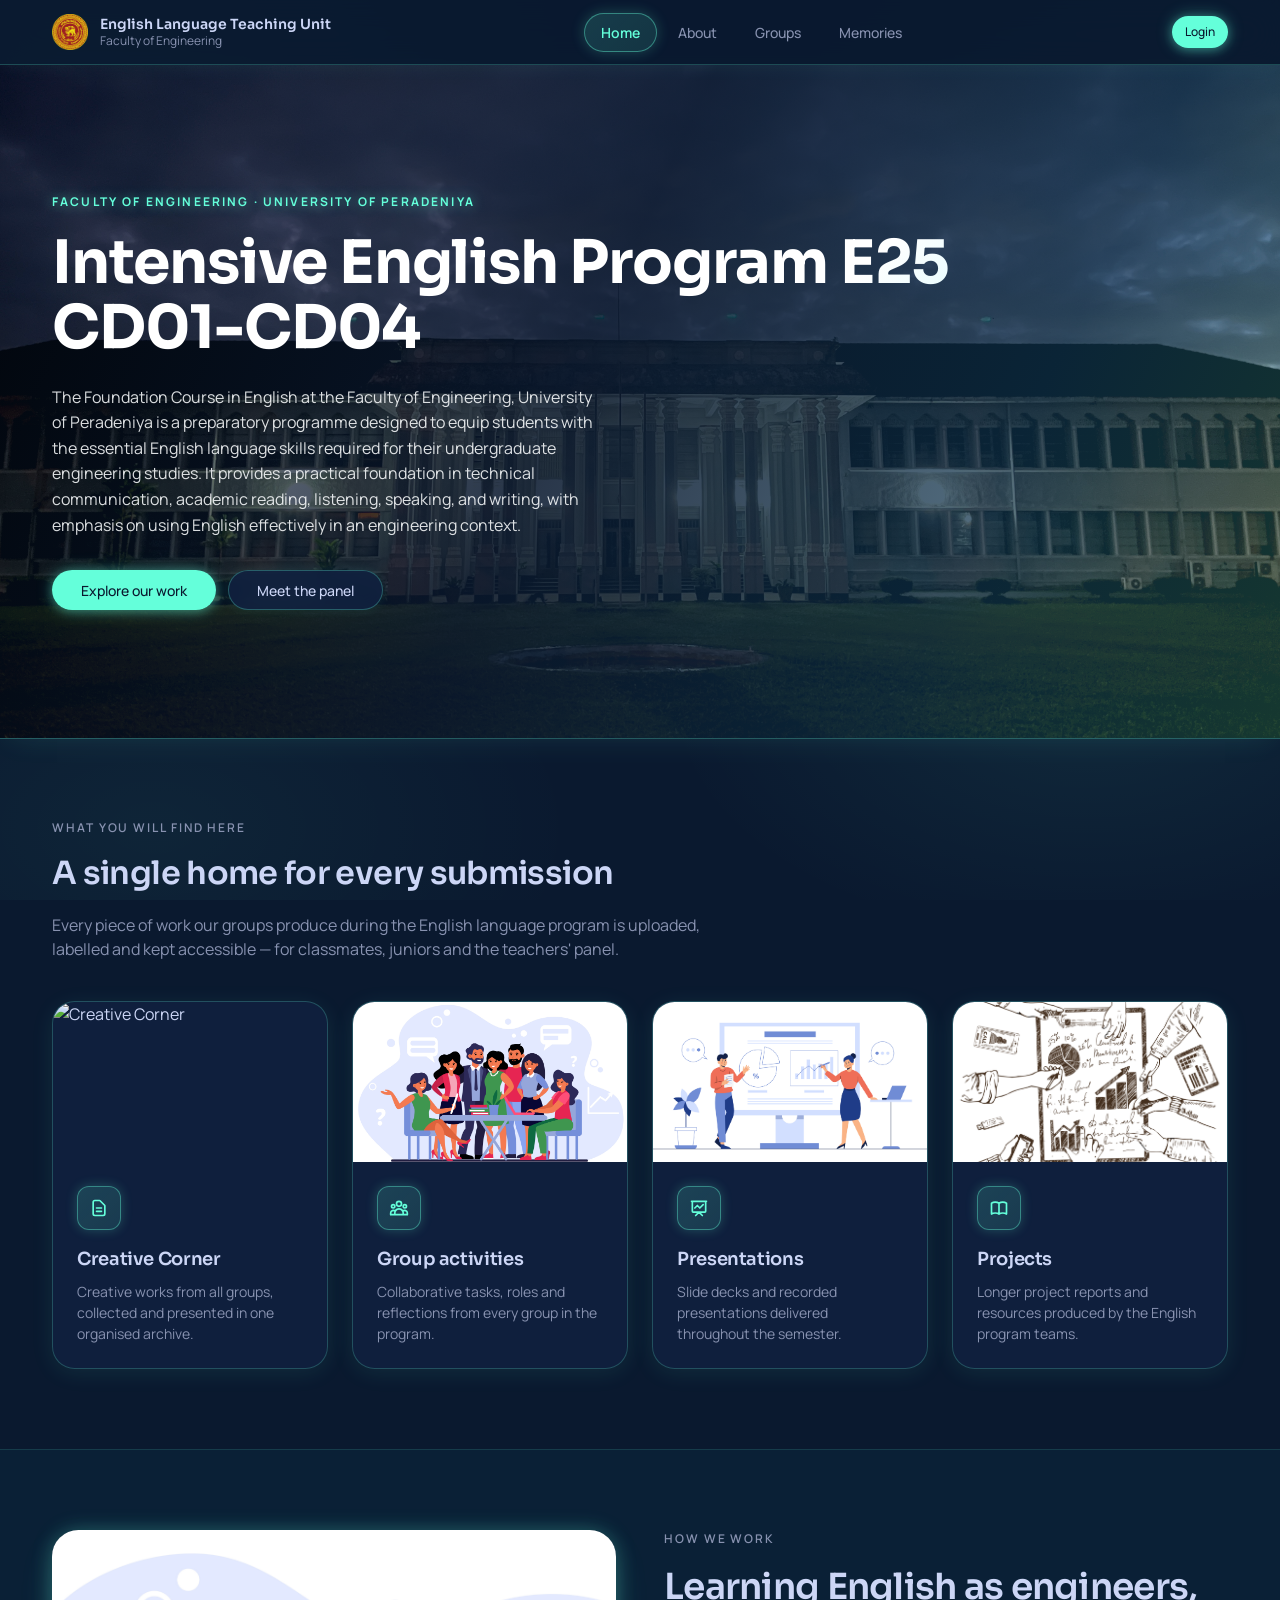
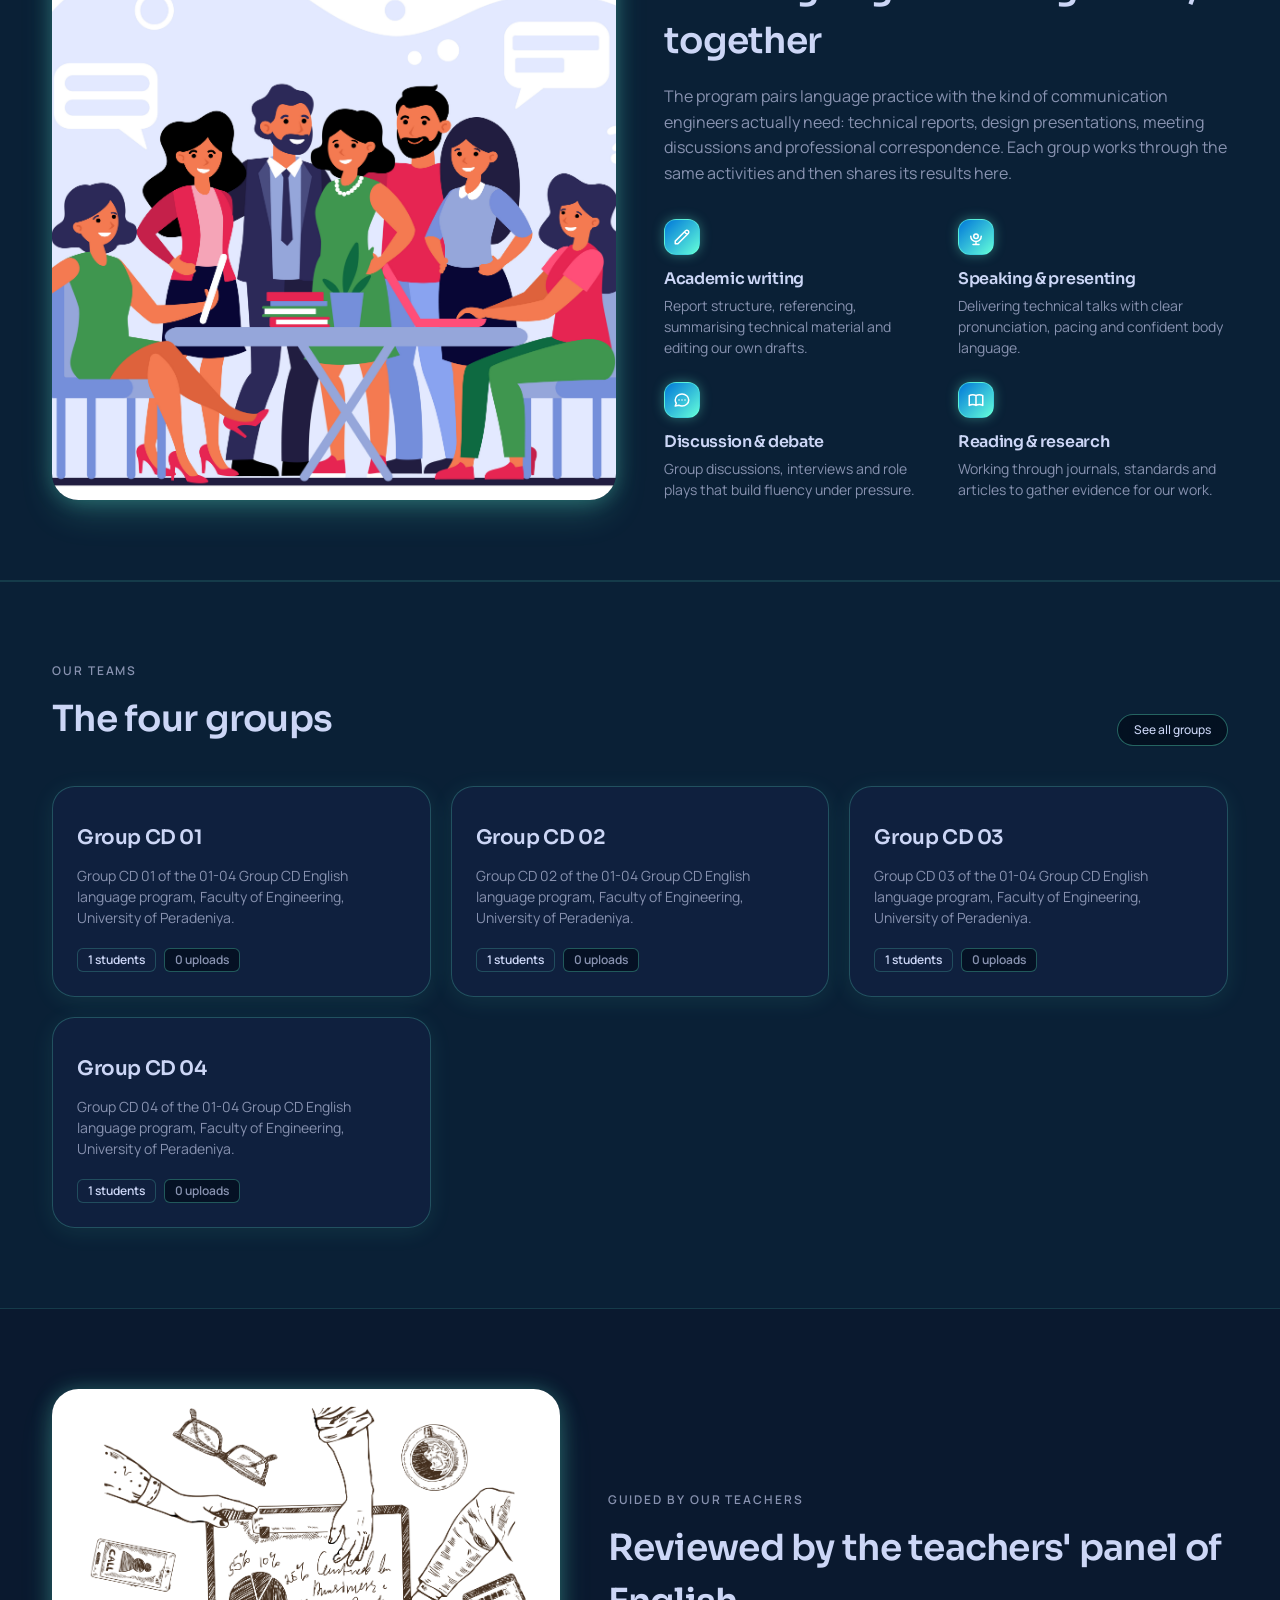
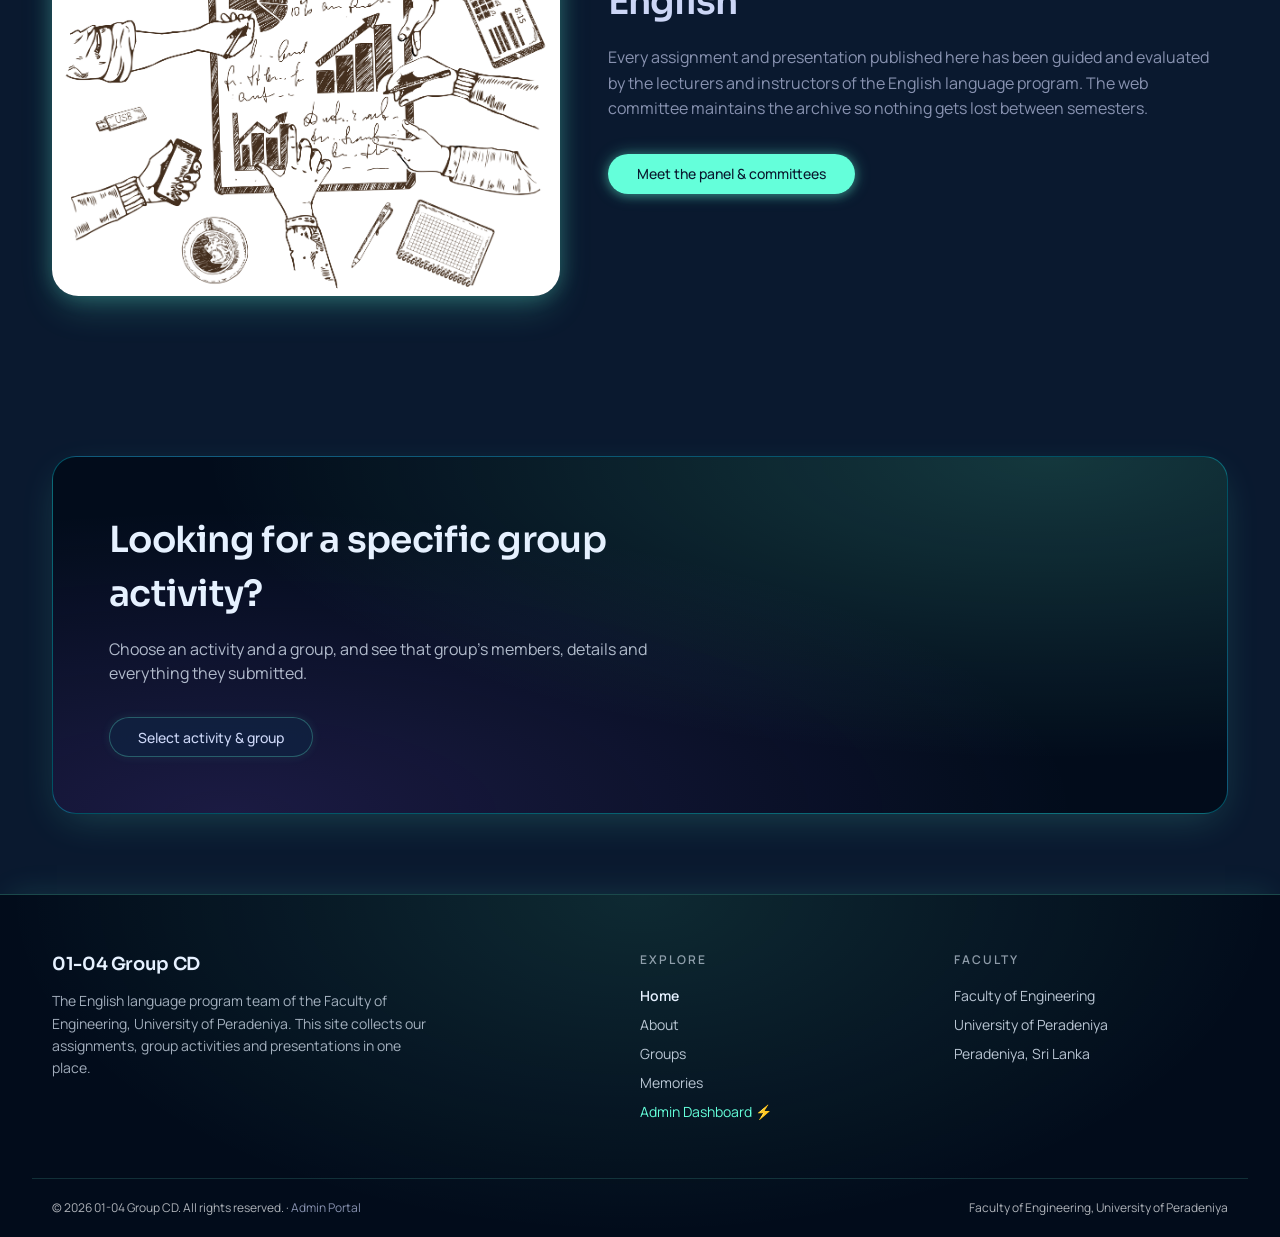
==== commit 6b55d670: "Add files via upload" ====
--- a/index.html
+++ b/index.html
@@ -29,8 +29,8 @@
         <a href="groups.html" class="nav-link">Groups</a>
         <a href="memories.html" class="nav-link">Memories</a>
       </nav>
-      <div class="header-actions">
-        <a href="login.html" class="btn btn-primary btn-sm">Login</a>
+      <div class="header-actions" id="userHeaderArea">
+        <a href="login.html" class="btn btn-primary btn-sm" id="loginHeaderBtn">Login</a>
       </div>
       <button class="mobile-menu-btn" data-toggle="mobile-menu" aria-label="Open menu">
         <svg width="24" height="24" viewBox="0 0 24 24" fill="none" stroke="currentColor" stroke-width="2"
@@ -70,11 +70,7 @@
       <div class="section-shell hero-content">
         <p class="eyebrow hero-eyebrow">Faculty of Engineering · University of Peradeniya</p>
         <h1 class="hero-title">Intensive English Program E25<br />CD01-CD04</h1>
-        <p class="hero-desc">We are the English language program team of Group CD, semester 01-04. This site is where
-          our
-          four groups publish assignments, group activities, presentations and project work for students and lecturers
-          to
-          explore.</p>
+        <p class="hero-desc">The Foundation Course in English at the Faculty of Engineering, University of Peradeniya is a preparatory programme designed to equip students with the essential English language skills required for their undergraduate engineering studies. It provides a practical foundation in technical communication, academic reading, listening, speaking, and writing, with emphasis on using English effectively in an engineering context.</p>
         <div class="hero-buttons">
           <a href="groups.html" class="btn btn-primary btn-md">Explore our work</a>
           <a href="about.html" class="btn btn-secondary btn-md">Meet the panel</a>
@@ -322,6 +318,9 @@
     const container = document.getElementById('homeGroupsContainer');
     if (container) renderGroupCards(container);
   </script>
+
+  <!-- Global Auth Navigation & Welcome State -->
+  <script type="module" src="js/auth-nav.js"></script>
 </body>
 
 </html>
--- a/css/style.css
+++ b/css/style.css
@@ -1054,3 +1054,165 @@
 }
 
 
+
+/* ==========================================================================
+   User Auth Badge & Welcome Component (Navbar & Drawer)
+   ========================================================================== */
+.user-auth-badge {
+  display: inline-flex;
+  align-items: center;
+  gap: 0.55rem;
+  background: rgba(17, 34, 64, 0.85);
+  backdrop-filter: blur(12px);
+  -webkit-backdrop-filter: blur(12px);
+  border: 1px solid rgba(100, 255, 218, 0.35);
+  box-shadow: 0 4px 14px rgba(2, 12, 27, 0.6), 0 0 10px rgba(100, 255, 218, 0.12);
+  padding: 0.25rem 0.6rem 0.25rem 0.35rem;
+  border-radius: 9999px;
+  animation: fadeIn 0.3s ease-out;
+  max-width: 280px;
+}
+
+.user-avatar-badge {
+  width: 28px;
+  height: 28px;
+  border-radius: 50%;
+  background: linear-gradient(135deg, var(--neon-cyan), #0040ff);
+  display: flex;
+  align-items: center;
+  justify-content: center;
+  overflow: hidden;
+  flex-shrink: 0;
+  border: 1px solid rgba(100, 255, 218, 0.6);
+  box-shadow: 0 0 8px rgba(100, 255, 218, 0.3);
+}
+
+.user-avatar-badge img {
+  width: 100%;
+  height: 100%;
+  object-fit: cover;
+}
+
+.user-avatar-badge .user-avatar-text {
+  font-size: 0.72rem;
+  font-weight: 700;
+  color: #0a192f;
+  line-height: 1;
+}
+
+.user-info-text {
+  display: flex;
+  flex-direction: column;
+  line-height: 1.15;
+  text-align: left;
+  overflow: hidden;
+}
+
+.user-welcome-title {
+  font-size: 0.65rem;
+  text-transform: uppercase;
+  letter-spacing: 0.05em;
+  color: var(--neon-cyan);
+  font-weight: 600;
+}
+
+.user-display-name {
+  font-size: 0.82rem;
+  font-weight: 600;
+  color: var(--ink-foreground);
+  max-width: 110px;
+  overflow: hidden;
+  text-overflow: ellipsis;
+  white-space: nowrap;
+}
+
+.admin-portal-btn {
+  font-size: 0.68rem !important;
+  padding: 0.15rem 0.45rem !important;
+  border-radius: 9999px !important;
+  display: inline-flex;
+  align-items: center;
+  gap: 0.25rem;
+  background: rgba(100, 255, 218, 0.12);
+  border-color: var(--neon-cyan) !important;
+  color: var(--neon-cyan) !important;
+}
+
+.user-logout-icon-btn {
+  background: transparent;
+  border: none;
+  color: var(--muted-foreground);
+  display: flex;
+  align-items: center;
+  justify-content: center;
+  padding: 0.25rem;
+  border-radius: 50%;
+  cursor: pointer;
+  transition: all 0.2s ease;
+  margin-left: 0.1rem;
+}
+
+.user-logout-icon-btn:hover {
+  color: #ff5252;
+  background: rgba(255, 82, 82, 0.12);
+  transform: scale(1.1);
+}
+
+/* Mobile Drawer User Card */
+.drawer-user-box {
+  background: rgba(17, 34, 64, 0.9);
+  border: 1px solid rgba(100, 255, 218, 0.28);
+  border-radius: 0.85rem;
+  padding: 1rem;
+  box-shadow: 0 8px 24px rgba(2, 12, 27, 0.7);
+}
+
+.drawer-user-info-row {
+  display: flex;
+  align-items: center;
+  gap: 0.75rem;
+}
+
+.drawer-user-info-row .user-avatar-badge {
+  width: 36px;
+  height: 36px;
+}
+
+.drawer-user-text {
+  display: flex;
+  flex-direction: column;
+  line-height: 1.25;
+  overflow: hidden;
+}
+
+.drawer-welcome-msg {
+  font-size: 0.7rem;
+  color: var(--neon-cyan);
+  text-transform: uppercase;
+  letter-spacing: 0.06em;
+  font-weight: 700;
+}
+
+.drawer-user-name {
+  font-size: 0.92rem;
+  color: var(--ink-foreground);
+  white-space: nowrap;
+  overflow: hidden;
+  text-overflow: ellipsis;
+}
+
+.drawer-user-email {
+  font-size: 0.75rem;
+  color: var(--muted-foreground);
+  white-space: nowrap;
+  overflow: hidden;
+  text-overflow: ellipsis;
+}
+
+.drawer-user-actions {
+  margin-top: 0.85rem;
+  display: flex;
+  flex-direction: column;
+  gap: 0.5rem;
+}
+
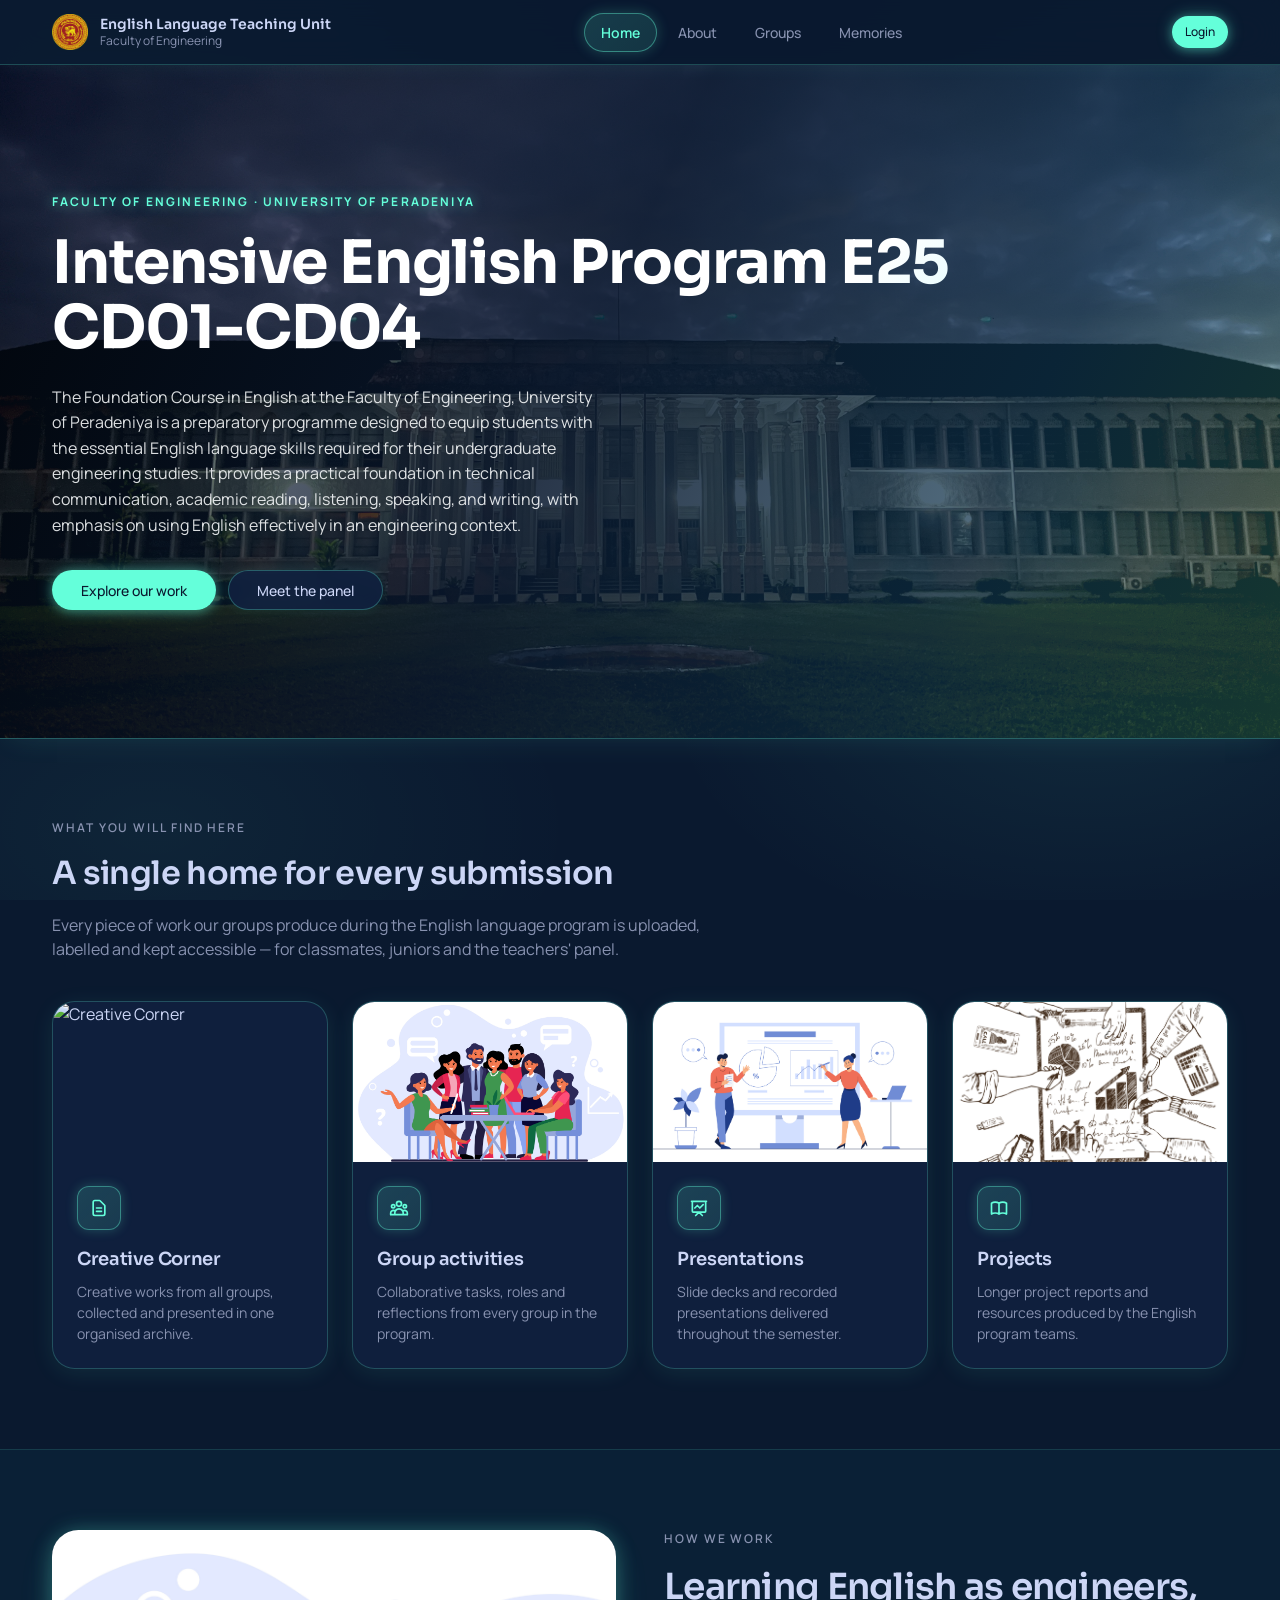
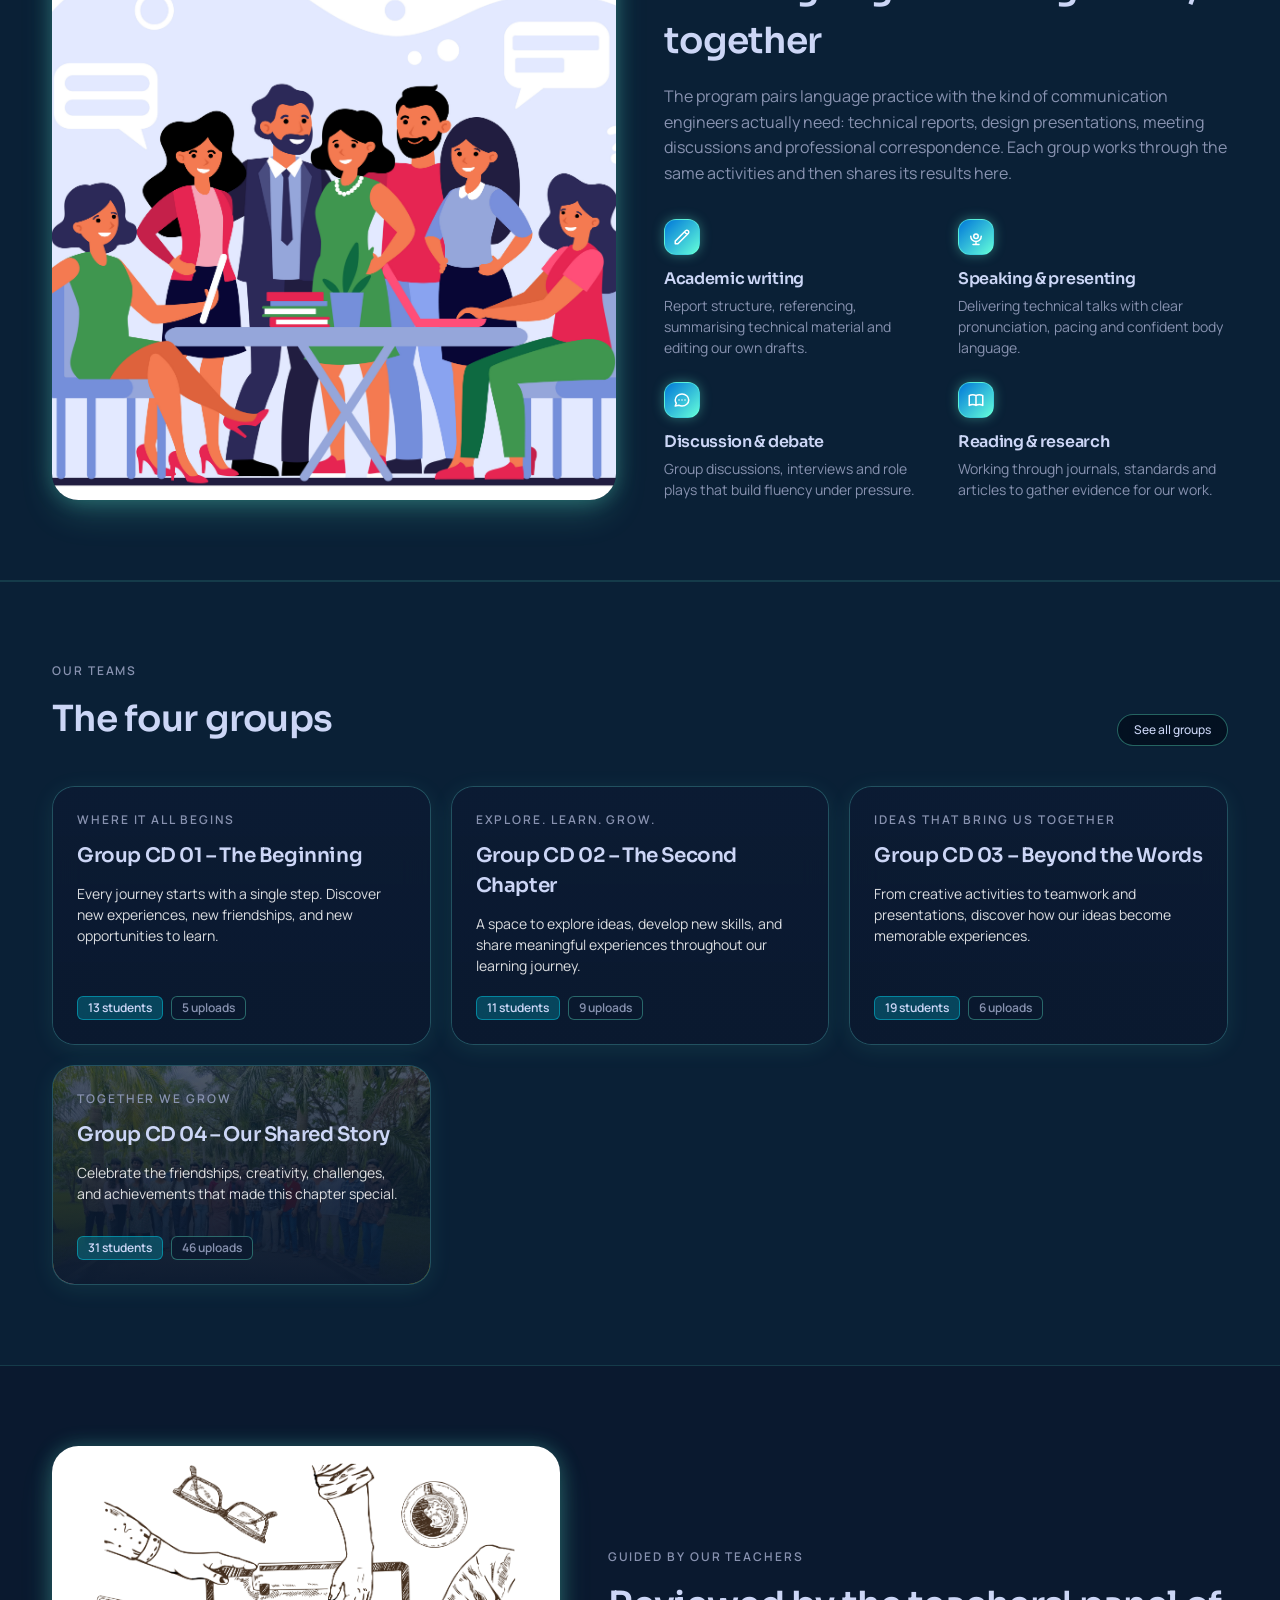
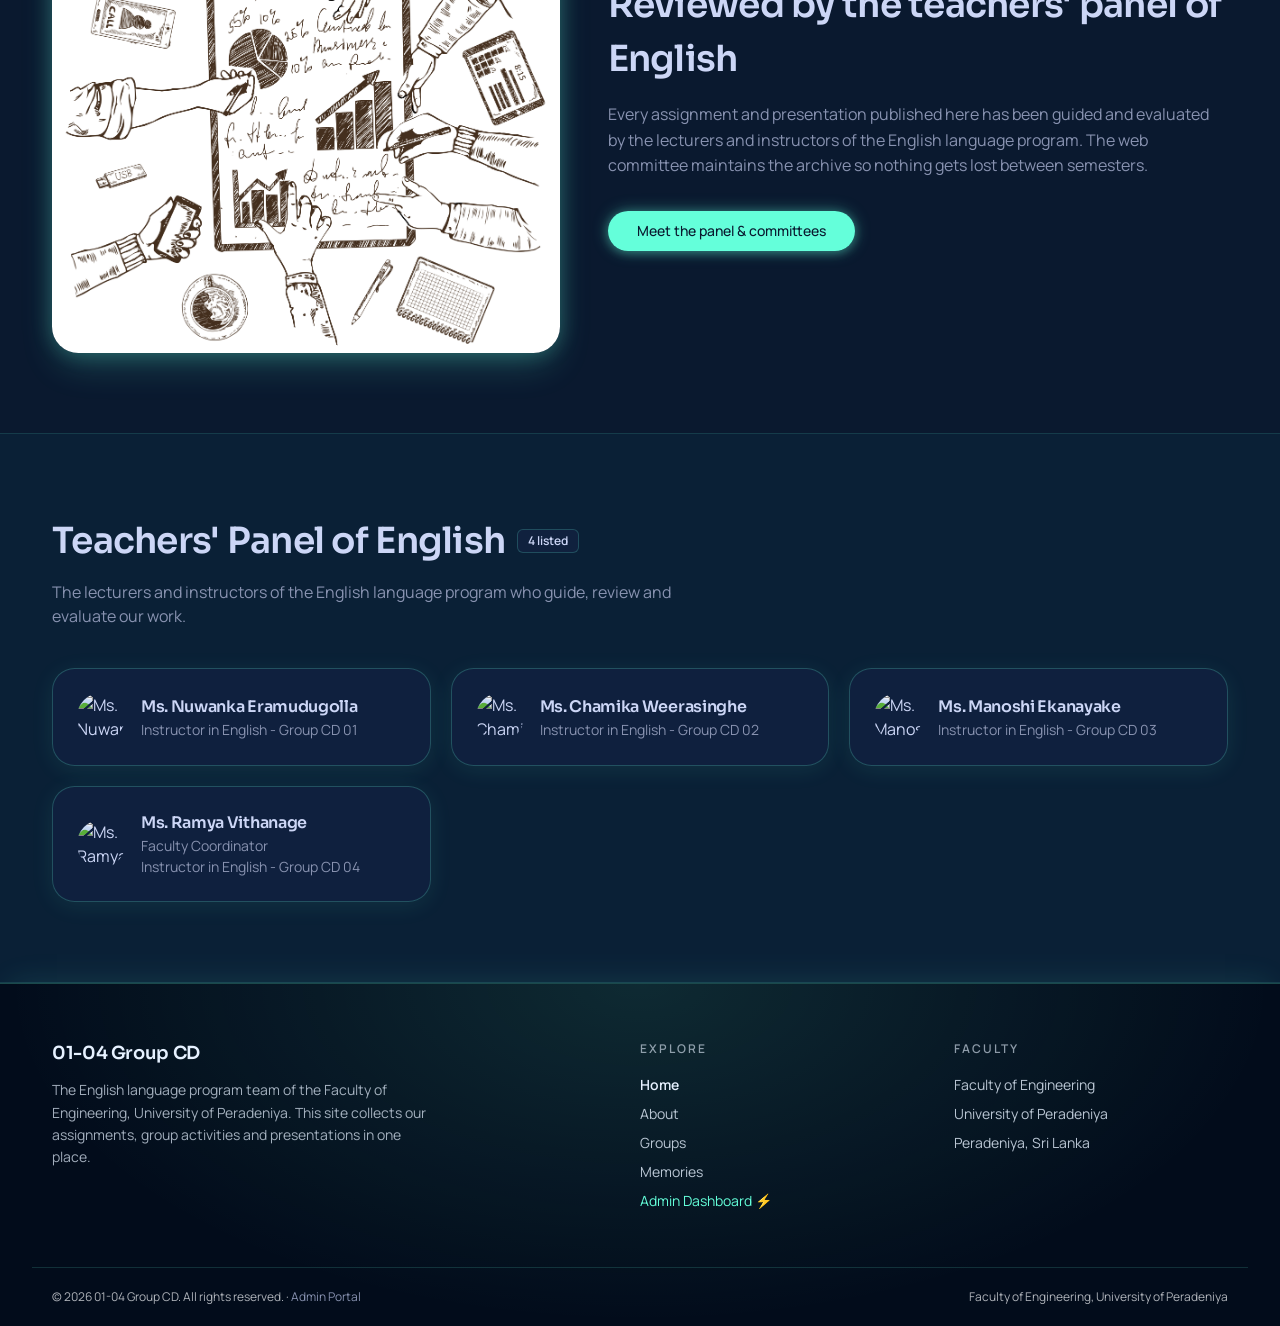
==== commit a80f89a0: "Add files via upload" ====
--- a/index.html
+++ b/index.html
@@ -261,14 +261,17 @@
     </section>
 
 
-    <!-- Bottom CTA Banner -->
-    <section class="section-shell py-20">
-      <div class="callout-banner">
-        <h2 style="font-size:2.25rem; font-weight:600; max-width:32rem;">Looking for a specific group activity?</h2>
-        <p style="margin-top:1rem; max-width:36rem; color:color-mix(in oklab, var(--ink-foreground) 75%, transparent);">
-          Choose an activity and a group, and see that group's members, details and everything they submitted.</p>
-        <a href="groups.html" class="btn btn-secondary btn-md" style="margin-top:2rem;">Select activity &amp;
-          group</a>
+    <!-- Teachers' Panel -->
+    <section class="bg-secondary-soft py-20">
+      <div class="section-shell">
+        <div style="display:flex; flex-wrap:wrap; align-items:center; gap:0.75rem;">
+          <h2 style="font-size:2.25rem; font-weight:600;">Teachers' Panel of English</h2>
+          <div class="badge badge-secondary">4 listed</div>
+        </div>
+        <p style="margin-top:0.75rem; max-width:42rem; font-size:1rem; color:var(--muted-foreground);">The lecturers and instructors of the English language program who guide, review and evaluate our work.</p>
+        <div id="teachersContainer" class="grid-3" style="margin-top:2.5rem;">
+          <!-- Rendered by JS -->
+        </div>
       </div>
     </section>
   </main>
@@ -317,6 +320,24 @@
     // Populate Group Cards on Home Page
     const container = document.getElementById('homeGroupsContainer');
     if (container) renderGroupCards(container);
+
+    // Render Teachers' Panel
+    const teachers = DATA.panelMembers.filter(m => m.panel === 'teachers');
+    const teachersContainer = document.getElementById('teachersContainer');
+    if (teachersContainer) {
+      teachersContainer.innerHTML = teachers.map(m => `
+        <div class="card card-rounded-2xl card-padding" style="display:flex; align-items:center; gap:1rem;">
+          ${m.photo_url
+          ? `<img src="${m.photo_url}" alt="${m.full_name}" class="size-12 rounded-full" style="object-fit:cover;" />`
+          : `<span class="size-12 rounded-full icon-bubble icon-bubble-lg font-display" style="font-weight:600; font-size:0.875rem;">${m.full_name.slice(0, 2).toUpperCase()}</span>`
+        }
+          <div>
+            <h3 style="font-size:1rem; font-weight:600;">${m.full_name}</h3>
+            <p style="font-size:0.875rem; color:var(--muted-foreground);">${m.role || 'Member'}</p>
+          </div>
+        </div>
+      `).join('');
+    }
   </script>
 
   <!-- Global Auth Navigation & Welcome State -->
--- a/css/style.css
+++ b/css/style.css
@@ -590,6 +590,10 @@
 
 .card:hover::before {
   opacity: 1;
+}
+
+.card:hover .group-card-bg {
+  transform: scale(1.06);
 }
 
 .card-rounded-2xl {
